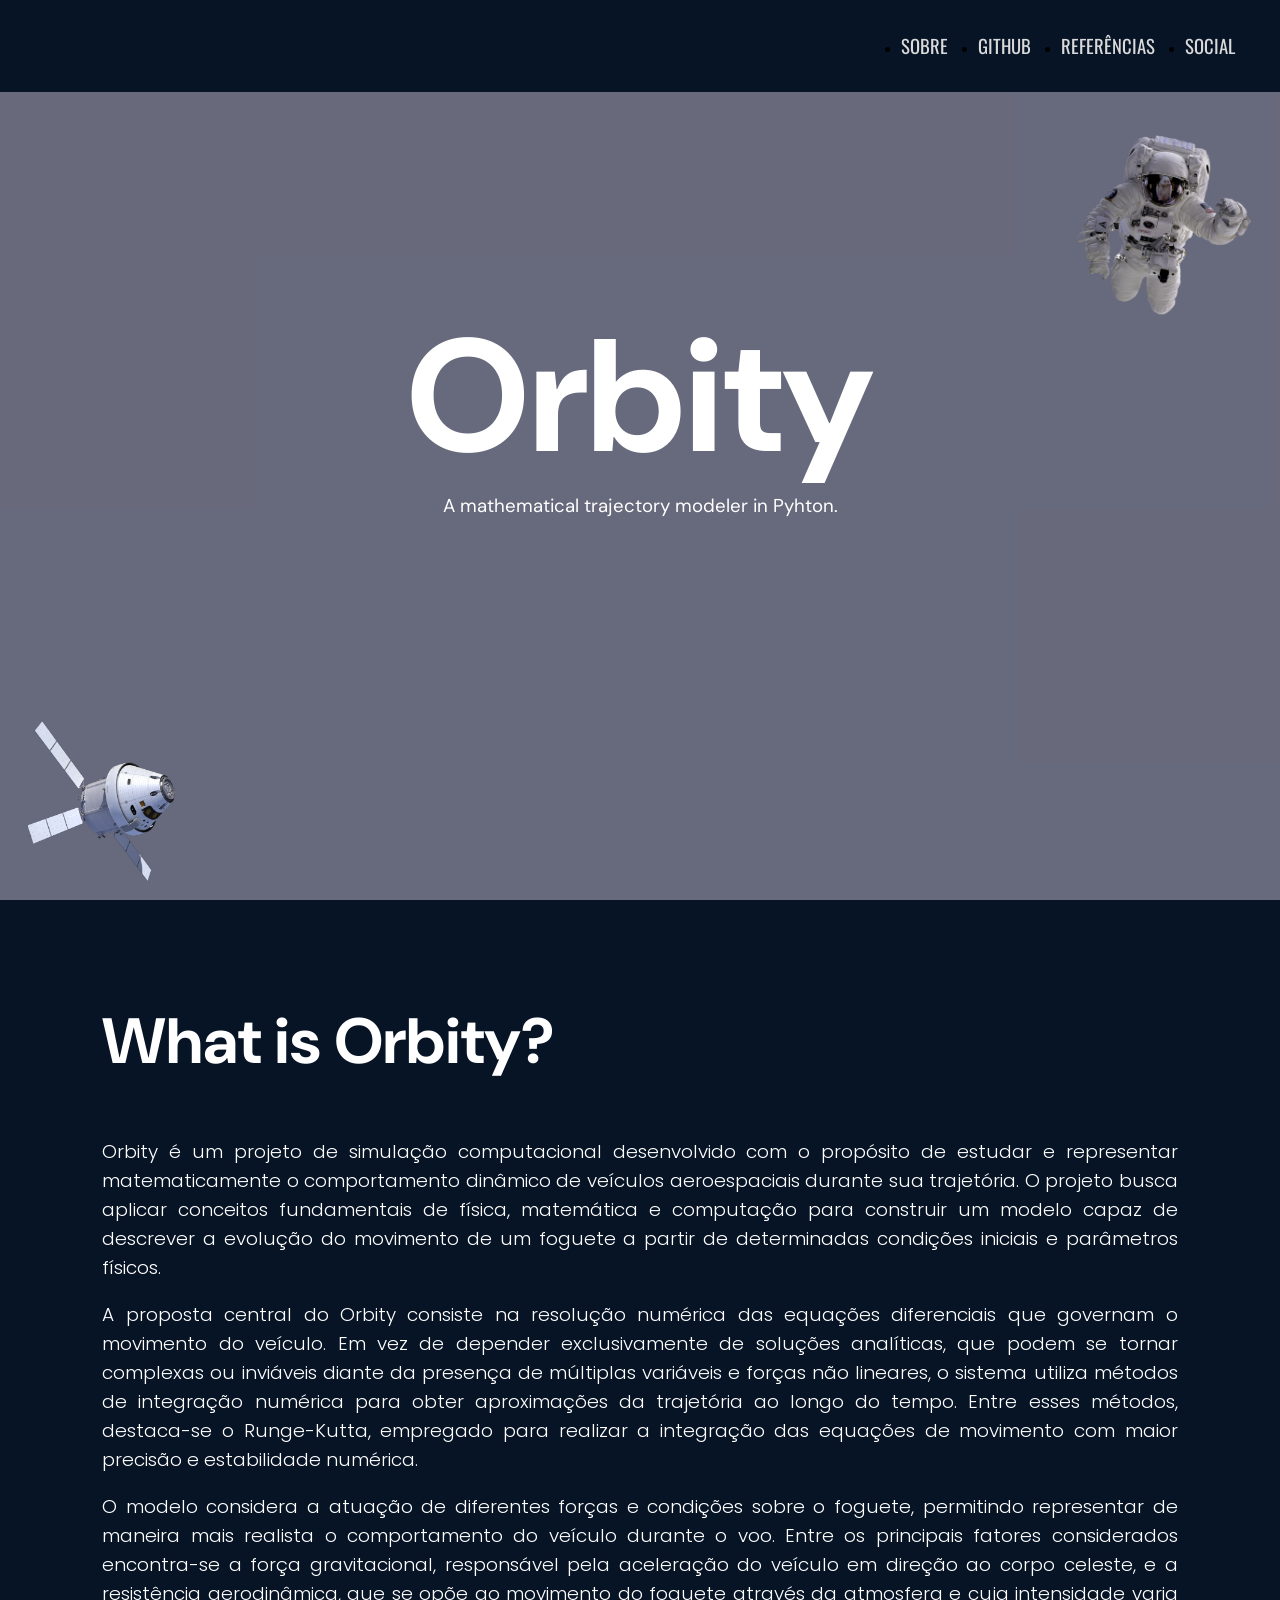
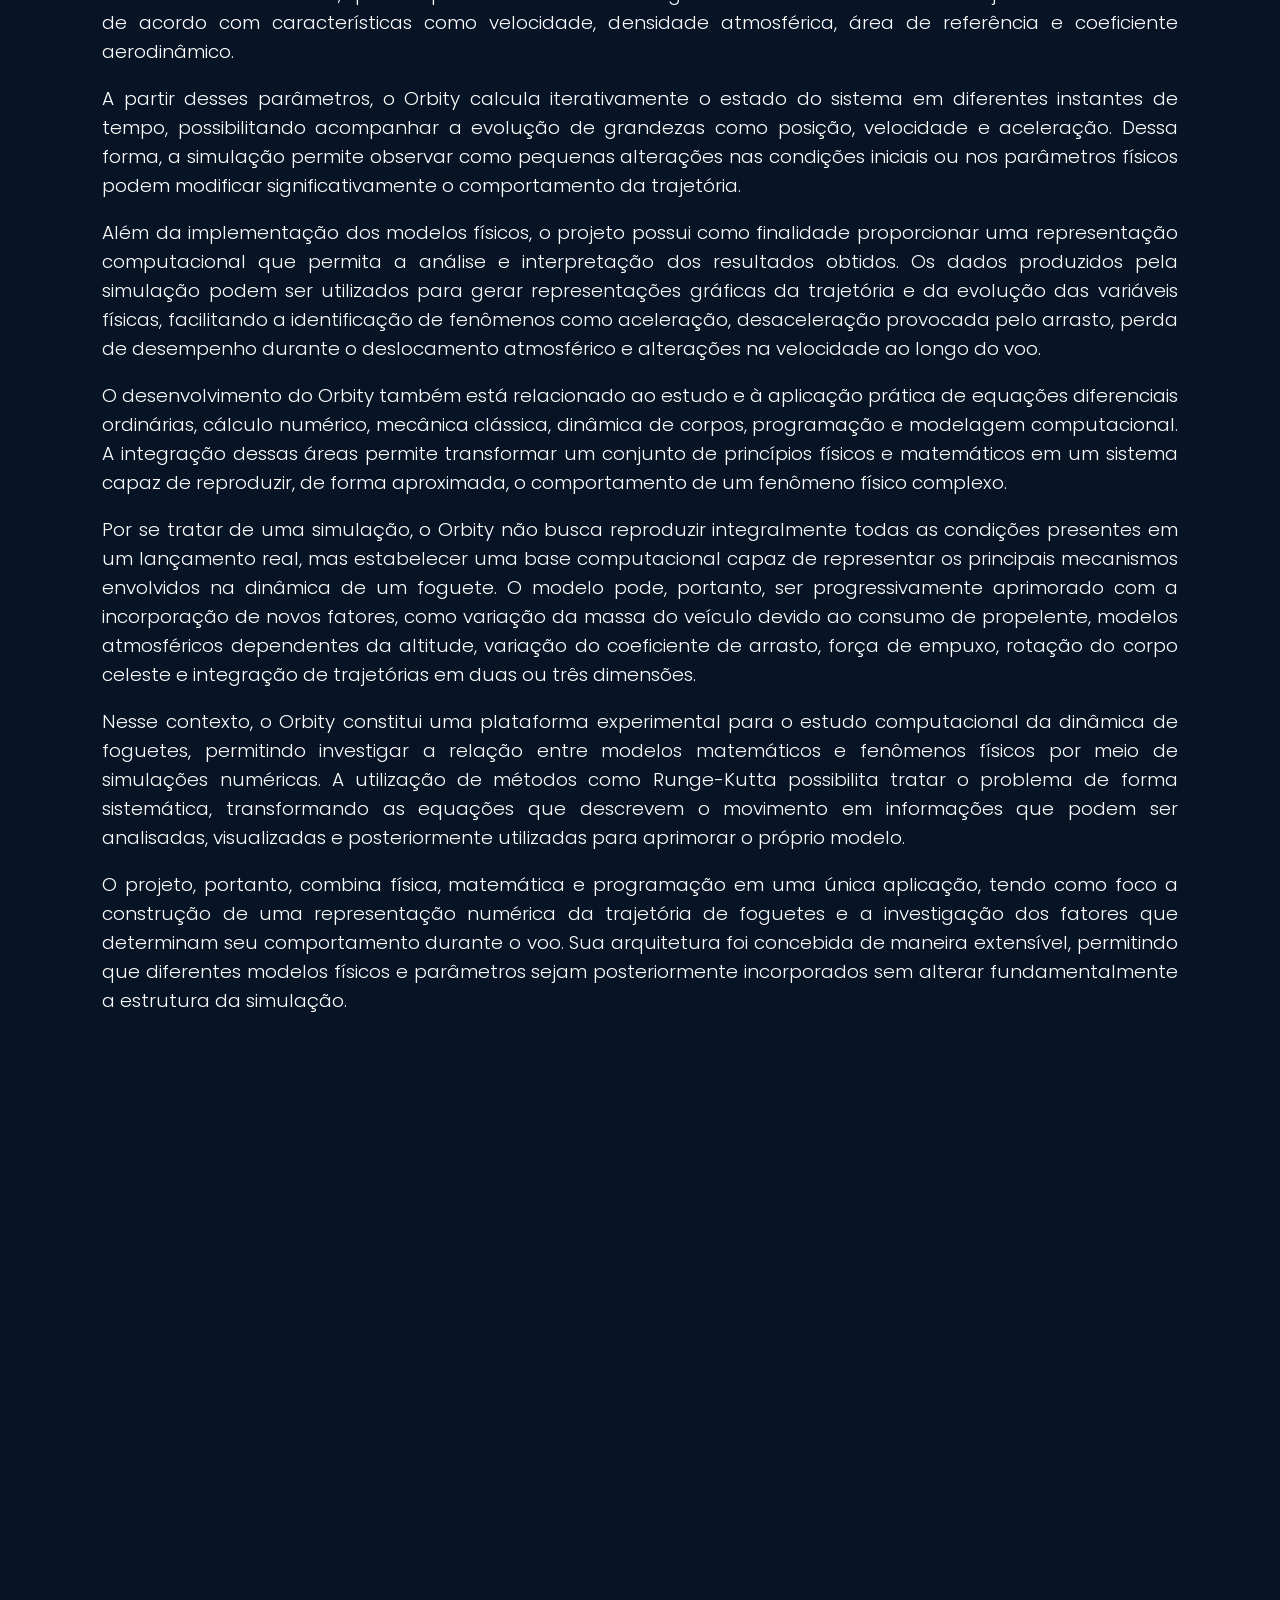
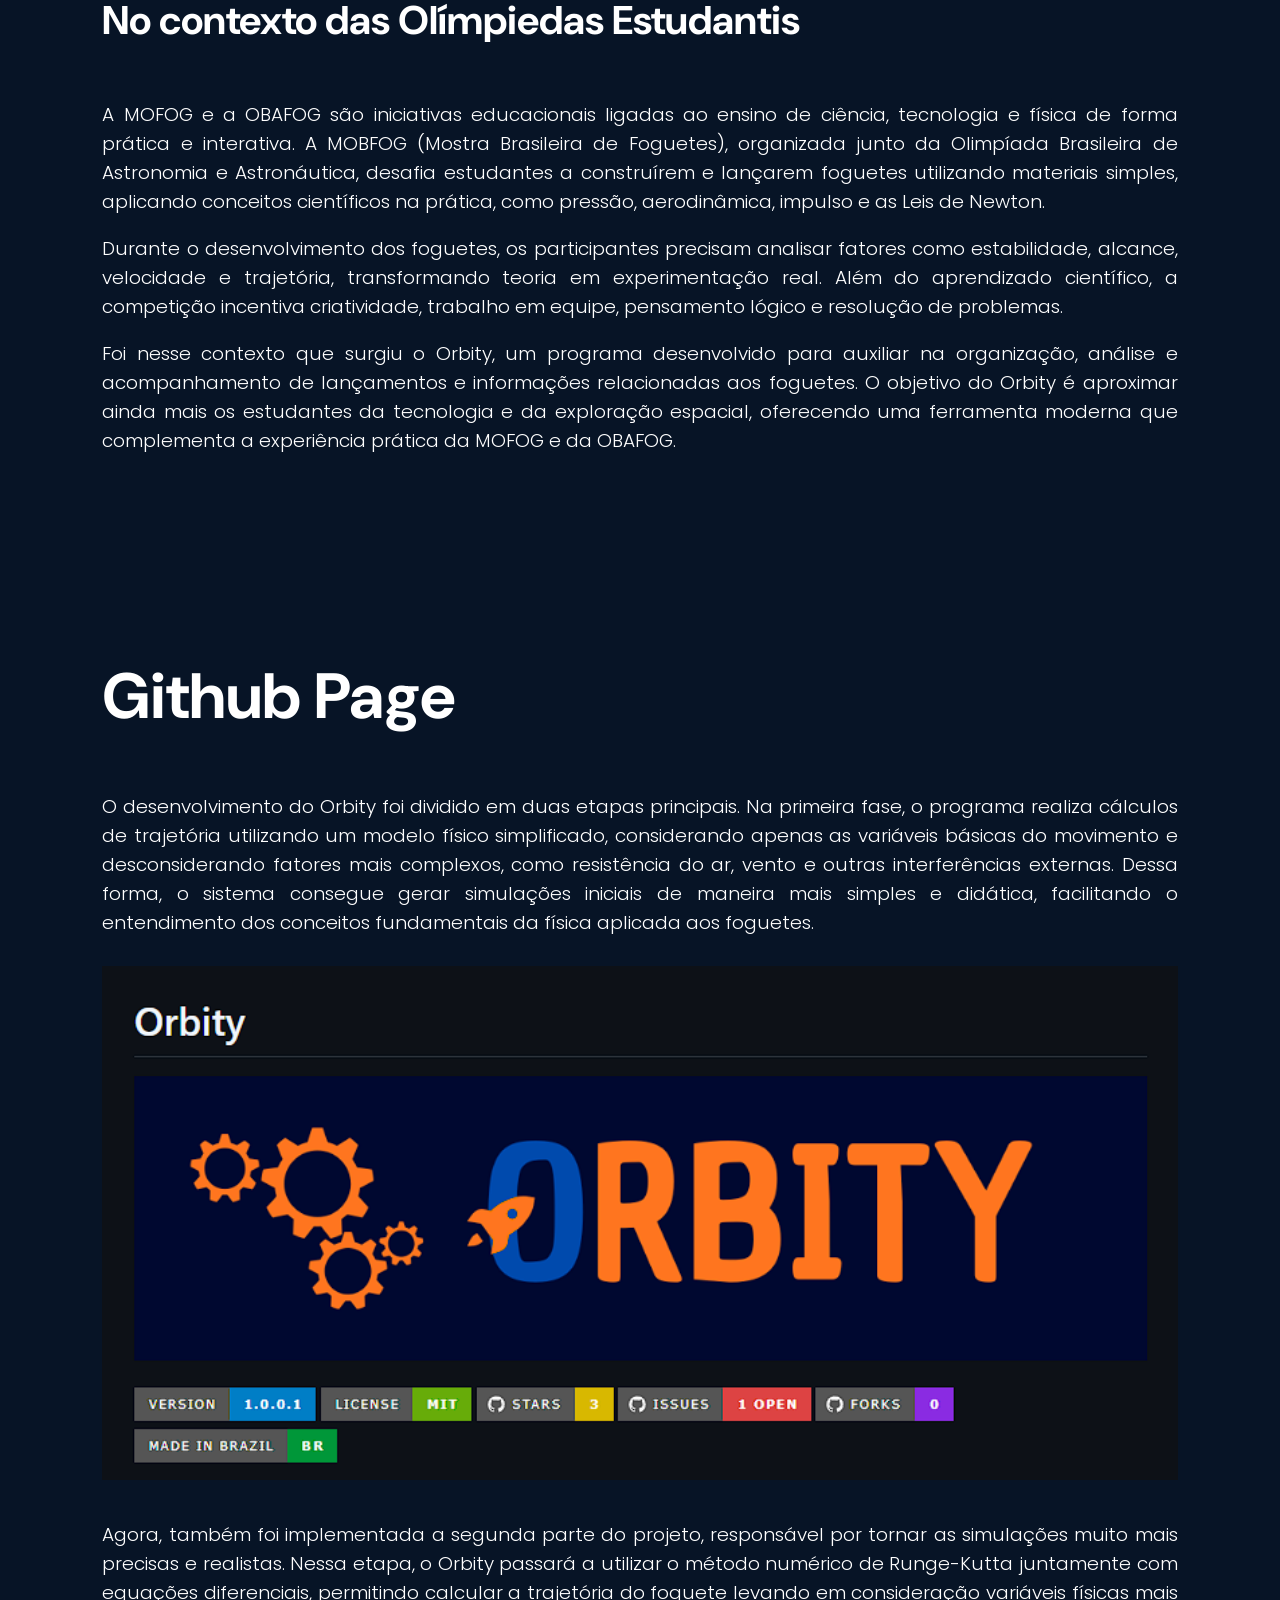
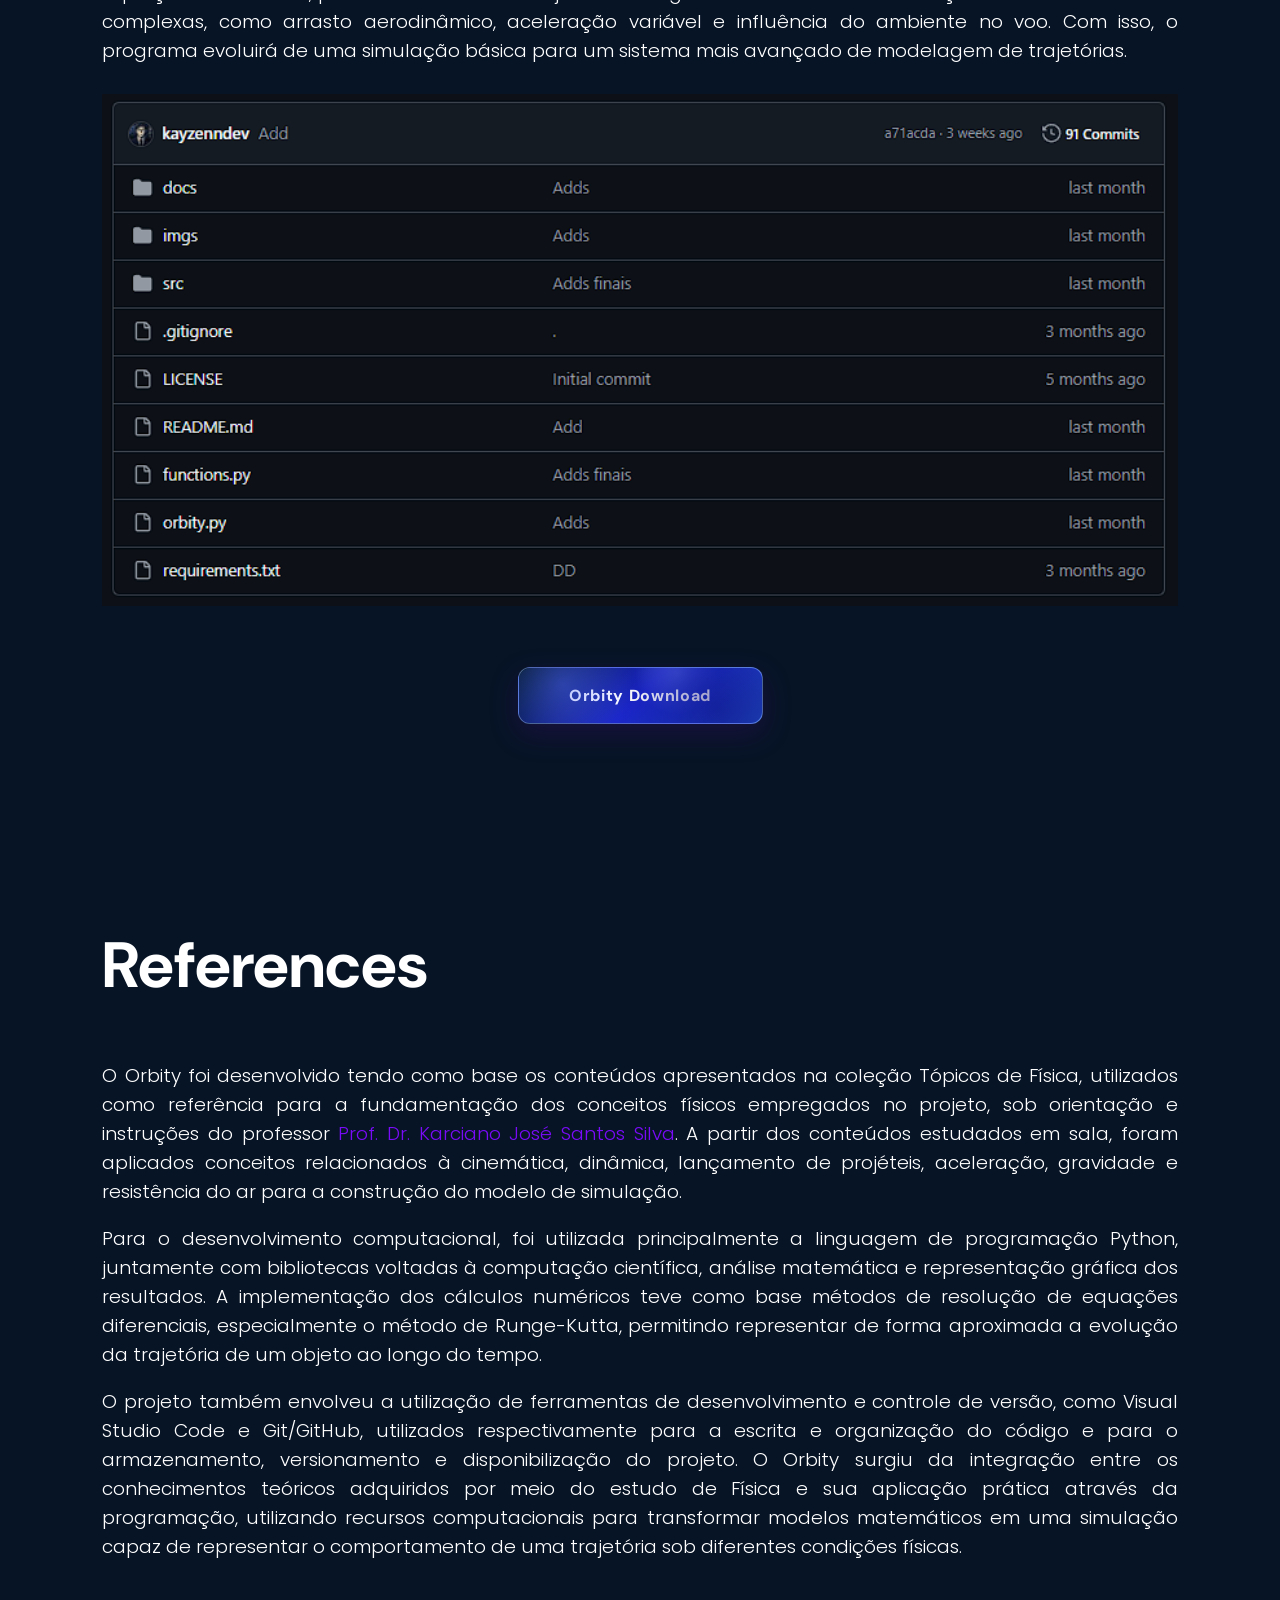
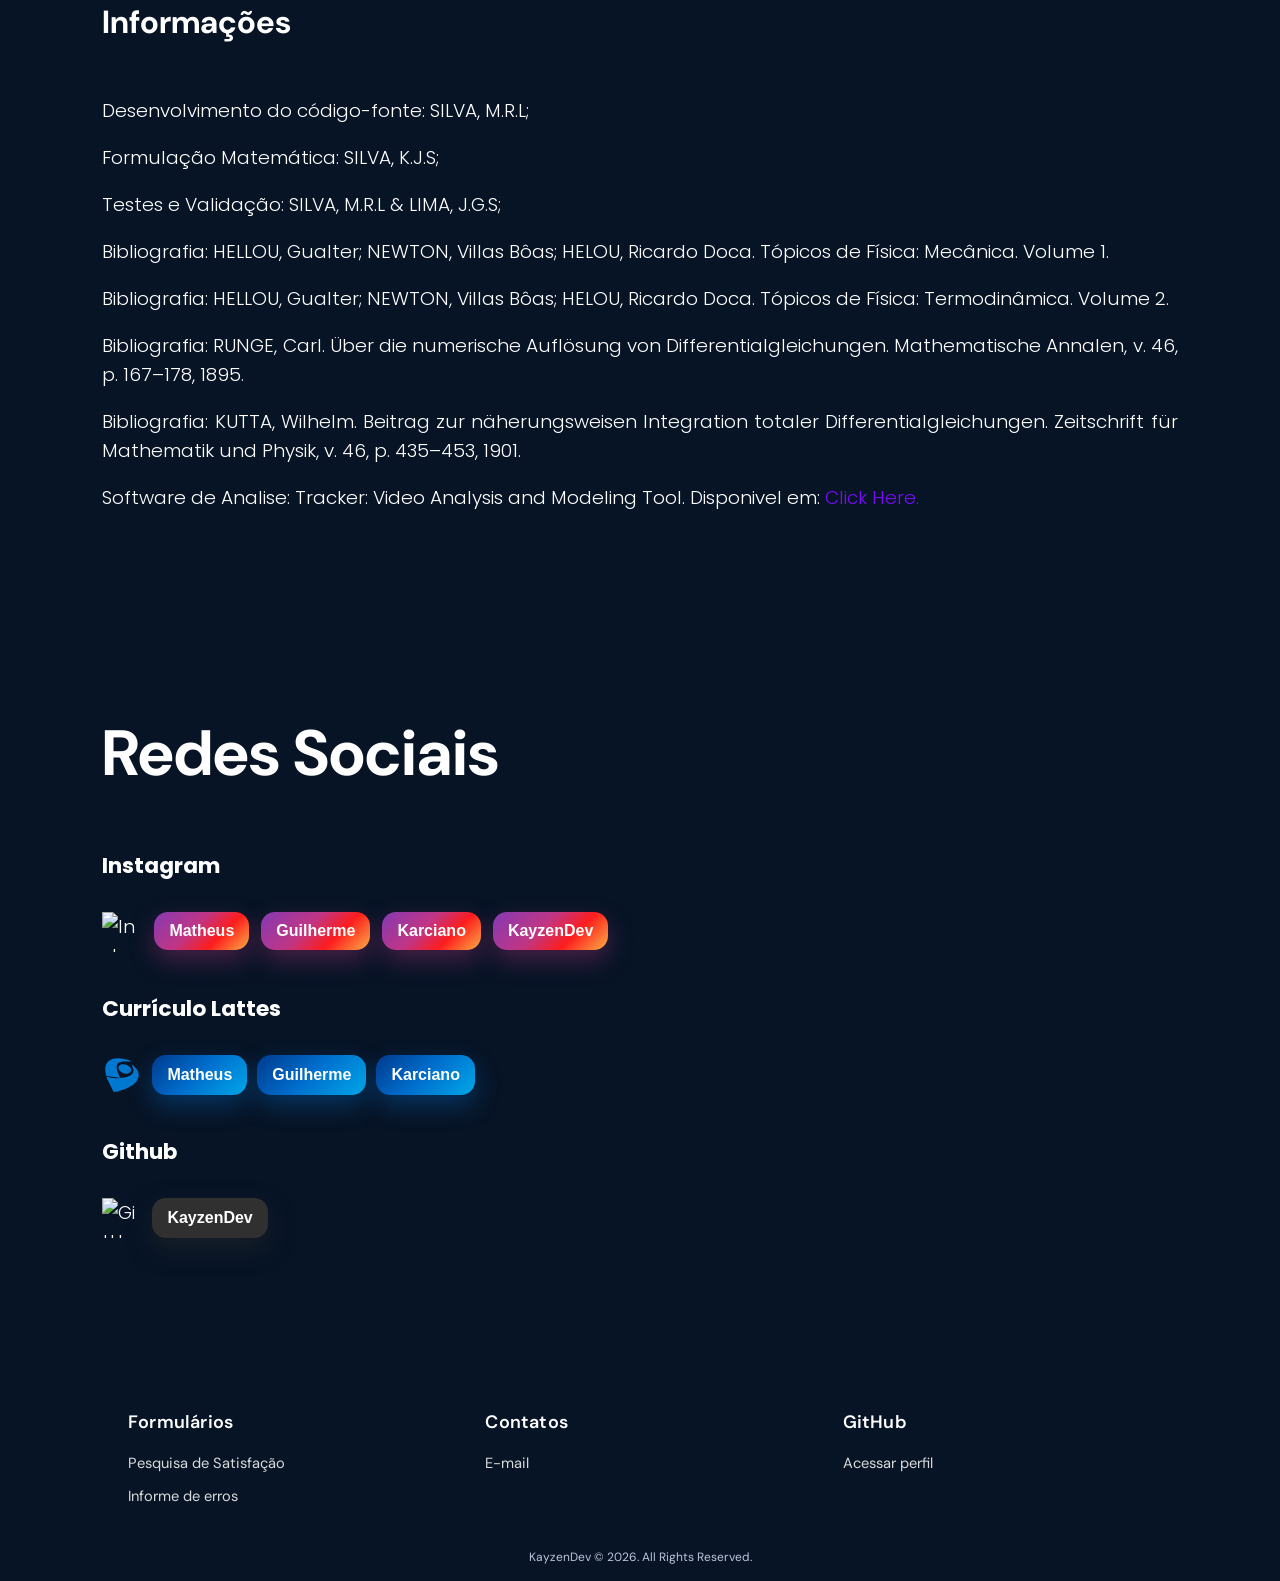
==== index.html @ eae5fecc "Adds" ====
<!DOCTYPE html>
<html lang="pt-br">
<head>
    <meta charset="UTF-8">
    <meta name="viewport" content="width=device-width, initial-scale=1.0">
    <title>TheOrbity</title>
    
    <link rel="stylesheet" href="./src/CSS/style.css">
    <script src="./src/JS/main.js" defer></script>
</head>

<body>

    <header class="header" id="home">
        <nav class="navga" aria-label="Navegação principal">

            <button class="hamburger" aria-label="Abrir menu" aria-expanded="false">
                <span></span>
                <span></span>
                <span></span>
            </button>

            <ul id="menu-principal">
                <li><a href="#about">SOBRE</a></li>
                <li><a href="#github">GITHUB</a></li>
                <li><a href="#references">REFERÊNCIAS</a></li>
                <li><a href="#socialmidea">SOCIAL</a></li>
            </ul>
        </nav>

        <div class="menu-overlay"></div>

        <video class="headervideo" autoplay muted loop playsinline aria-hidden="true">
            <source src="./assets/4.mp4">
        </video>

        <a href="https://pt.wikipedia.org/wiki/Orion_%28nave_espacial%29" target="_blank">
            <img src="./assets/nave.png" alt="Rocket" class="foguete">
        </a>
        <a href="https://pt.wikipedia.org/wiki/Astronauta" target="_blank">
            <img src="./assets/astronauta.png" alt="Atro" class="astronauta">
        </a>
        
        

        <div class="headeroverlay"></div>

        <div class="headercontent">
            <h1>Orbity</h1>
            <p>A mathematical trajectory modeler in Pyhton.</p>
        </div>
    </header>

    <main>
        <section class="section section1 containersec" id="about">
            <div class="about">
                <h2>What is Orbity?</h2>

                <p>
                    Orbity é um projeto de simulação computacional desenvolvido com o propósito de estudar e representar matematicamente o comportamento dinâmico de veículos aeroespaciais durante sua trajetória. O projeto busca aplicar conceitos fundamentais de física, matemática e computação para construir um modelo capaz de descrever a evolução do movimento de um foguete a partir de determinadas condições iniciais e parâmetros físicos.
                </p>

                <br>

                <p>
                    A proposta central do Orbity consiste na resolução numérica das equações diferenciais que governam o movimento do veículo. Em vez de depender exclusivamente de soluções analíticas, que podem se tornar complexas ou inviáveis diante da presença de múltiplas variáveis e forças não lineares, o sistema utiliza métodos de integração numérica para obter aproximações da trajetória ao longo do tempo. Entre esses métodos, destaca-se o Runge-Kutta, empregado para realizar a integração das equações de movimento com maior precisão e estabilidade numérica.
                </p>

                <br>

                <p>
                    O modelo considera a atuação de diferentes forças e condições sobre o foguete, permitindo representar de maneira mais realista o comportamento do veículo durante o voo. Entre os principais fatores considerados encontra-se a força gravitacional, responsável pela aceleração do veículo em direção ao corpo celeste, e a resistência aerodinâmica, que se opõe ao movimento do foguete através da atmosfera e cuja intensidade varia de acordo com características como velocidade, densidade atmosférica, área de referência e coeficiente aerodinâmico.
                </p>

                <br>

                <p>
                    A partir desses parâmetros, o Orbity calcula iterativamente o estado do sistema em diferentes instantes de tempo, possibilitando acompanhar a evolução de grandezas como posição, velocidade e aceleração. Dessa forma, a simulação permite observar como pequenas alterações nas condições iniciais ou nos parâmetros físicos podem modificar significativamente o comportamento da trajetória.
                </p>

                <br>

                <p>
                    Além da implementação dos modelos físicos, o projeto possui como finalidade proporcionar uma representação computacional que permita a análise e interpretação dos resultados obtidos. Os dados produzidos pela simulação podem ser utilizados para gerar representações gráficas da trajetória e da evolução das variáveis físicas, facilitando a identificação de fenômenos como aceleração, desaceleração provocada pelo arrasto, perda de desempenho durante o deslocamento atmosférico e alterações na velocidade ao longo do voo.
                </p>

                <br>

                <p>
                    O desenvolvimento do Orbity também está relacionado ao estudo e à aplicação prática de equações diferenciais ordinárias, cálculo numérico, mecânica clássica, dinâmica de corpos, programação e modelagem computacional. A integração dessas áreas permite transformar um conjunto de princípios físicos e matemáticos em um sistema capaz de reproduzir, de forma aproximada, o comportamento de um fenômeno físico complexo.
                </p>

                <br>

                <p>
                    Por se tratar de uma simulação, o Orbity não busca reproduzir integralmente todas as condições presentes em um lançamento real, mas estabelecer uma base computacional capaz de representar os principais mecanismos envolvidos na dinâmica de um foguete. O modelo pode, portanto, ser progressivamente aprimorado com a incorporação de novos fatores, como variação da massa do veículo devido ao consumo de propelente, modelos atmosféricos dependentes da altitude, variação do coeficiente de arrasto, força de empuxo, rotação do corpo celeste e integração de trajetórias em duas ou três dimensões.
                </p>

                <br>

                <p>
                    Nesse contexto, o Orbity constitui uma plataforma experimental para o estudo computacional da dinâmica de foguetes, permitindo investigar a relação entre modelos matemáticos e fenômenos físicos por meio de simulações numéricas. A utilização de métodos como Runge-Kutta possibilita tratar o problema de forma sistemática, transformando as equações que descrevem o movimento em informações que podem ser analisadas, visualizadas e posteriormente utilizadas para aprimorar o próprio modelo.
                </p>

                <br>
                
                <p>
                    O projeto, portanto, combina física, matemática e programação em uma única aplicação, tendo como foco a construção de uma representação numérica da trajetória de foguetes e a investigação dos fatores que determinam seu comportamento durante o voo. Sua arquitetura foi concebida de maneira extensível, permitindo que diferentes modelos físicos e parâmetros sejam posteriormente incorporados sem alterar fundamentalmente a estrutura da simulação.
                </p>

                <br>

                <div class="earth">
                    <iframe src="https://solarsystem.nasa.gov/gltf_embed/2393/" frameborder="0" width="100%" height="400px"></iframe>
                </div>

                <h3>No contexto das Olímpiedas Estudantis</h3>

                <p>
                    A MOFOG e a OBAFOG são iniciativas educacionais ligadas ao ensino de ciência, tecnologia e física de forma prática e interativa. A MOBFOG (Mostra Brasileira de Foguetes), organizada junto da Olimpíada Brasileira de Astronomia e Astronáutica, desafia estudantes a construírem e lançarem foguetes utilizando materiais simples, aplicando conceitos científicos na prática, como pressão, aerodinâmica, impulso e as Leis de Newton.
                </p>

                <br>

                <p>
                    Durante o desenvolvimento dos foguetes, os participantes precisam analisar fatores como estabilidade, alcance, velocidade e trajetória, transformando teoria em experimentação real. Além do aprendizado científico, a competição incentiva criatividade, trabalho em equipe, pensamento lógico e resolução de problemas.
                </p>

                <br>

                <p>
                    Foi nesse contexto que surgiu o Orbity, um programa desenvolvido para auxiliar na organização, análise e acompanhamento de lançamentos e informações relacionadas aos foguetes. O objetivo do Orbity é aproximar ainda mais os estudantes da tecnologia e da exploração espacial, oferecendo uma ferramenta moderna que complementa a experiência prática da MOFOG e da OBAFOG.
                </p>

            </div>
            
        </section>

        <section class="section section2 containersec" id="github">
            <div class="github">
                
                <h2>Github Page</h2>

                <p>
                    O desenvolvimento do Orbity foi dividido em duas etapas principais. Na primeira fase, o programa realiza cálculos de trajetória utilizando um modelo físico simplificado, considerando apenas as variáveis básicas do movimento e desconsiderando fatores mais complexos, como resistência do ar, vento e outras interferências externas. Dessa forma, o sistema consegue gerar simulações iniciais de maneira mais simples e didática, facilitando o entendimento dos conceitos fundamentais da física aplicada aos foguetes.
                </p>
                <br>

                

                <img src="./imgs/githubimage.png" alt="imagem github" width="100%" style="margin-bottom: 3%;">

                <p>
                    Agora, também foi implementada a segunda parte do projeto, responsável por tornar as simulações muito mais precisas e realistas. Nessa etapa, o Orbity passará a utilizar o método numérico de Runge-Kutta juntamente com equações diferenciais, permitindo calcular a trajetória do foguete levando em consideração variáveis físicas mais complexas, como arrasto aerodinâmico, aceleração variável e influência do ambiente no voo. Com isso, o programa evoluirá de uma simulação básica para um sistema mais avançado de modelagem de trajetórias.
                </p>
                <br>

                <img src="./imgs/gi2.png" alt="imagem github" width="100%">

                <br>

                
            </div>

            <div class="aling-bot">
                <a href="https://github.com/kayzenndev/Orbity/releases" target="_blank">
                    <button class="botao">Orbity Download</button>
                </a>
            </div>
        </section>

        <section class="section section3 containersec" id="references">
            <div class="refs">
                <h2>References</h2>

                <p>
                    O Orbity foi desenvolvido tendo como base os conteúdos apresentados na coleção Tópicos de Física, utilizados como referência para a fundamentação dos conceitos físicos empregados no projeto, sob orientação e instruções do professor <a href="http://lattes.cnpq.br/1458049704751009" class="link" target="_blank"> Prof. Dr. Karciano José Santos Silva</a>. A partir dos conteúdos estudados em sala, foram aplicados conceitos relacionados à cinemática, dinâmica, lançamento de projéteis, aceleração, gravidade e resistência do ar para a construção do modelo de simulação.
                </p>

                <br>

                <p>
                    Para o desenvolvimento computacional, foi utilizada principalmente a linguagem de programação Python, juntamente com bibliotecas voltadas à computação científica, análise matemática e representação gráfica dos resultados. A implementação dos cálculos numéricos teve como base métodos de resolução de equações diferenciais, especialmente o método de Runge-Kutta, permitindo representar de forma aproximada a evolução da trajetória de um objeto ao longo do tempo.
                </p>

                <br>

                <p>
                    O projeto também envolveu a utilização de ferramentas de desenvolvimento e controle de versão, como Visual Studio Code e Git/GitHub, utilizados respectivamente para a escrita e organização do código e para o armazenamento, versionamento e disponibilização do projeto.

                    O Orbity surgiu da integração entre os conhecimentos teóricos adquiridos por meio do estudo de Física e sua aplicação prática através da programação, utilizando recursos computacionais para transformar modelos matemáticos em uma simulação capaz de representar o comportamento de uma trajetória sob diferentes condições físicas.
                </p>

                <br>

                <h3>Informações</h3>

                <p>
                    Desenvolvimento do código-fonte: SILVA, M.R.L;
                </p>

                <br>

                <p>
                    Formulação Matemática: SILVA, K.J.S;
                </p>

                <br>

                <p>
                    Testes e Validação: SILVA, M.R.L & LIMA, J.G.S;
                </p>

                <br>

                <p>
                    Bibliografia: HELLOU, Gualter; NEWTON, Villas Bôas; HELOU, Ricardo Doca. Tópicos de Física: Mecânica. Volume 1. 
                </p>

                <br>

                <p>
                    Bibliografia: HELLOU, Gualter; NEWTON, Villas Bôas; HELOU, Ricardo Doca. Tópicos de Física: Termodinâmica. Volume 2. 
                </p>

                <br>

                <p>
                    Bibliografia: RUNGE, Carl. Über die numerische Auflösung von Differentialgleichungen. Mathematische Annalen, v. 46, p. 167–178, 1895.
                </p>

                <br>

                <p>
                    Bibliografia: KUTTA, Wilhelm. Beitrag zur näherungsweisen Integration totaler Differentialgleichungen. Zeitschrift für Mathematik und Physik, v. 46, p. 435–453, 1901.
                </p>

                <br>

                <p>
                    Software de Analise: Tracker: Video Analysis and Modeling Tool. Disponivel em: 

                    <a href="https://opensourcephysics.github.io/tracker-website/" class="link" target="_blank"> Click Here.</a>
                </p>



            </div>
        </section>

        <section class="section section3 containersec" id="socialmidea">
            <div class="social">
                <h2>Redes Sociais</h2>

                <h3>Instagram</h3>
                <div class="ali">
                    <div class="instagram-area">
                        <img
                            src="https://cdn.jsdelivr.net/gh/glincker/thesvg@main/public/icons/instagram/default.svg"
                            alt="Instagram"
                            width="32"
                            height="32"
                            class="instalogo1"
                        /> 

                        <a href="https://www.instagram.com/g.u.i.l.h.e.r.m.e.0.2/" target="_blank">
                            <button class="instagram-btn">Matheus</button>
                        </a>

                        <a href="https://www.instagram.com/matheusramos9_/" target="_blank">
                            <button class="instagram-btn">Guilherme</button>
                        </a>

                        <a href="https://www.instagram.com/_karciano/" target="_blank">
                            <button class="instagram-btn">Karciano</button>
                        </a>

                        <a href="https://www.instagram.com/kayzenndev/" target="_blank">
                            <button class="instagram-btn">KayzenDev</button>
                        </a>
                    </div>
                </div>

                <h3>Currículo Lattes</h3>

                <div class="ali">
                    <div class="lattes-area">
                        <img
                        src="./assets/lattes.svg"
                        alt="Lattes"
                        class="latteslogo"
                        >

                        <a href="http://lattes.cnpq.br/0522676707227230" class="lattes-btn" target="_blank">Matheus</a>

                        <a href="http://lattes.cnpq.br/0332060164838327" class="lattes-btn" target="_blank">Guilherme</a>

                        <a href="http://lattes.cnpq.br/1458049704751009" class="lattes-btn" target="_blank">Karciano</a>

                    </div>
                </div>

                <h3>Github</h3>

                <div class="ali">
                    <div class="github-area">
                        <img
                            src="https://cdn.jsdelivr.net/gh/glincker/thesvg@main/public/icons/github/dark.svg"
                            alt="GitHub"
                            width="40"
                            height="40"
                            />

                        <a href="" target="_blank">
                            <button class="github-btn">KayzenDev</button>
                        </a>

                    </div>  
                </div>
            </div>
        </section>
    </main>

    <button class="back-to-top" aria-label="Voltar ao topo">
        <svg viewBox="0 0 24 24"><path d="M12 19V5M5 12l7-7 7 7"/></svg>
    </button>

    <footer class="footer">
        <div class="footer-colunas">
            <div class="footer-coluna">
                <h3>Formulários</h3>
                <a href="https://forms.gle/KWKoMNjBv1nr7RFK6" target="_blank">Pesquisa de Satisfação</a>
                <a href="https://forms.gle/KWKoMNjBv1nr7RFK6" target="_blank">Informe de erros</a>
            </div>

            <div class="footer-coluna">
                <h3>Contatos</h3>
                <a href="https://mail.google.com/mail/?view=cm&fs=1&to=mrls9@aluno.ifal.edu.br" target="_blank">E-mail</a>
            </div>

            <div class="footer-coluna">
                <h3>GitHub</h3>
                <a href="https://github.com/kayzenndev" target="_blank">Acessar perfil</a>
            </div>
        </div>

        <div class="footer-direitos">
           KayzenDev © 2026. All Rights Reserved.
        </div>
    </footer>

</body>

</html>
---- src/CSS/style.css ----
@import url('https://fonts.googleapis.com/css2?family=Bebas+Neue&family=BenchNine:wght@300;400;700&family=DM+Sans:ital,opsz,wght@0,9..40,100..1000;1,9..40,100..1000&family=Oswald:wght@200..700&family=Poppins:ital,wght@0,100;0,200;0,300;0,400;0,500;0,600;0,700;0,800;0,900;1,100;1,200;1,300;1,400;1,500;1,600;1,700;1,800;1,900&display=swap');

* {
    margin:0;
    padding: 0;
    box-sizing: border-box;
}

.container {
    display: grid;
    place-items: center;
}

body {
    min-height: 100vh;
    display: flex;
    flex-direction: column;
    overflow-x: hidden;
}

main {
    flex: 1;
}

footer {
  margin-top: auto;
}

html {
    scroll-behavior: smooth;
}

/* Estilo navegação */

.navga {
    background-color: #071426;

    padding: 20px;
    position: sticky;
    top: 0;
    z-index: 1000;

    display: flex;
    align-items: center;
    justify-content: flex-end;
}

.navga ul li a {
    color: white;
    text-decoration: none;

    font-family: 'Oswald', sans-serif;
    font-size: 14pt;

    display: inline-block;
    position: relative;
    color: rgb(218, 218, 218);
    transition: color 0.3s ease, transform 0.3s ease;
}

.navga ul li a::after {
    content: '';
    position: absolute;
    left: 0;
    bottom: -2px;
    width: 0;
    height: 1.5px;
    background: #7a0bf8;
    transition: width 0.3s ease;
}

.navga ul li a:hover {
    color: #ffffff;
    transform: translateY(-4px);
}

.navga ul li a:hover::after {
    width: 100%;
}

.navga ul {
    display: flex;
    justify-content: flex-end;
    gap: 30px;
    margin-right: 2%;
    margin-top: 1%;
    margin-bottom: 1%;
}

/* Botão sanduíche (some no desktop, aparece no mobile via media query) */

.hamburger {
    display: none;
    flex-direction: column;
    justify-content: center;
    gap: 6px;
    width: 32px;
    height: 24px;
    cursor: pointer;
    z-index: 1100;
    background: none;
    border: none;
    padding: 0;
}

.hamburger span {
    display: block;
    width: 100%;
    height: 3px;
    border-radius: 2px;
    background: #ffffff;
    transition: transform 0.3s ease, opacity 0.3s ease;
}

.hamburger.active span:nth-child(1) {
    transform: translateY(9px) rotate(45deg);
}

.hamburger.active span:nth-child(2) {
    opacity: 0;
}

.hamburger.active span:nth-child(3) {
    transform: translateY(-9px) rotate(-45deg);
}

.menu-overlay {
    position: fixed;
    inset: 0;
    background: rgba(3, 7, 37, 0.6);
    opacity: 0;
    visibility: hidden;
    transition: opacity 0.35s ease;
    z-index: 900;
}

.menu-overlay.active {
    opacity: 1;
    visibility: visible;
}

/* Header incial */

.header {
    height: 100vh;
    position: relative;
}

.headervideo {
    position: absolute;
    inset: 0;
    width: 100%;
    height: 100%;
    object-fit: cover;
    z-index: -2;
}

.headeroverlay {
    position: absolute;
    inset: 0;
    background: rgba(3, 7, 37, 0.6);
    z-index: -1;
}

.headercontent {
    display: grid;
    place-items: center;
    gap: 16px;
    color: #fff;

    margin-top: 25vh;

    font-family: 'DM Sans', sans-serif;
    padding: 0 6%;
    text-align: center;
}

.headercontent h1 {
    font-size: clamp(4rem, 25vw, 10rem);
    line-height: 1;
}

.headercontent p {
    font-size: 14pt;
}

.foguete {
    position: absolute;
    left: 2%;
    bottom: 2%;
    width: 150px;
    z-index: 1;
    cursor: pointer;

    animation: flutuar 6s ease-in-out infinite, frentetras 4s ease-in-out infinite;
    transition: transform 0.3s ease;
}

.foguete:hover {
    transform: scale(1.45);
}

@keyframes flutuar {
    0%,
    100% {
        transform: translateY(0);
    }

    50% {
        transform: translateY(-12px);
    }
}

.astronauta{
    position: absolute;
    right: 2%;
    top: 15%;
    width: 180px;
    z-index: 1;
    cursor: pointer;

    animation: flutuar 3s ease-in-out infinite;
    transition: transform 0.3s ease;
}

.astronauta:hover {
    transform: scale(1.45);
}

@keyframes frentetras {
    0%,
    100% {
        transform: translateX(0);
    }

    50% {
        transform: translateX(-12px);
    }
}

/*  SECTIONS */

.section {
    width: 100%;
    padding: 100px 8%;
}

.containersec {
    width: min(100%, 2000px);
    margin: 0 auto;
    overflow-wrap: break-word;
}

.section1 {
    background-color: #071426;
}

.about {
    color: white;

    text-align: justify;
}

.about h2 {
    font-family: 'DM Sans';
    font-size: 4rem;

    margin-bottom: 5%;
}

.about p {
    font-family: 'Poppins';
    font-size: 14pt;
    font-weight: 300;
}

.earth {
    display: grid;
    place-items: center;

    margin-top: 3%;
}

.earth img {
    max-width: 100%;
    height: auto;
}

.about h3 {
    font-family: 'DM Sans';
    font-size: 2.5rem;

    margin-top: 12%;
    margin-bottom: 5%;
}

/* Section 2 */


.containersec {
    width: min(100%, 2000px);
    margin: 0 auto;
    overflow-wrap: break-word;
}

.section2 {
    background-color: #071426;
}


.github {
  position: relative;
  width: 100%;
  min-height: 500px;
  overflow: hidden;
}


.github {
    color: white;

    text-align: justify;
}

.github h2 {
    font-family: 'DM Sans';
    font-size: 4rem;

    margin-bottom: 5%;
}

.github {
    font-family: 'Poppins';
    font-size: 14pt;
    font-weight: 300;
}

.aling-bot {
  margin-top: 5%;
  display: flex;
  justify-content: center;
}

.botao {
  position: relative; /* ESSENCIAL - adicione esta linha */
  text-decoration: none;
  min-width: 245px;
  padding: 17px 28px;
  overflow: hidden;
  color: #fff;
  font-family: "DM Sans", sans-serif;
  font-size: 1rem;
  font-weight: 700;
  letter-spacing: .04em;
  cursor: pointer;
  border: 1px solid rgba(159, 189, 255, 0.45);
  border-radius: 12px;
  background: linear-gradient(135deg, #041c2f, #1c27c9, #204abc);
  box-shadow: 0 10px 28px rgba(67, 12, 121, .28);
  transition: transform .25s ease, box-shadow .25s ease, border-color .25s ease;
}

/* nebulosa suave */
.botao::before {
  content: "";
  position: absolute;
  inset: 0;
  z-index: 0;
  opacity: .42;
  background:
    radial-gradient(circle at 18% 30%, #5a73ff 0, transparent 34%),
    radial-gradient(circle at 82% 75%, #07006c 0, transparent 48%),
    radial-gradient(circle at 65% 10%, #8cabff 0, transparent 25%);
  border-radius: 12px; /* adicione para combinar com o botão */
  pointer-events: none; /* adicione para não atrapalhar cliques */
}

/* texto sempre acima do efeito */
.botao {
  isolation: isolate;
}

.botao:hover {
  transform: translateY(-4px);
  border-color: rgba(242, 211, 255, .85);
  box-shadow: 0 17px 34px rgba(26, 54, 177, 0.4);
}

.botao:active {
  transform: translateY(-1px);
}
/* Sec 3 */

.section3 {
    background-color: #071426;
}

.refs {
    color: white;

    text-align: justify;
}

.refs h2 {
    font-family: 'DM Sans';
    font-size: 4rem;

    margin-bottom: 5%;
}

.refs p {
    font-family: 'Poppins';
    font-size: 14pt;
    font-weight: 300;
}

.refs h3 {
    font-family: 'DM Sans';
    font-size: 2rem;

    margin-top: 2%;
    margin-bottom: 5%;
}

.link {
    text-decoration: none;
    color: #7a0bf8;
}

.social {
    color: white;

    text-align: justify;
}

.social h2 {
    font-family: 'DM Sans';
    font-size: 4rem;

    margin-bottom: 5%;
}

.social {
    font-family: 'Poppins';
    font-size: 14pt;
    font-weight: 300;
}

.instagram-area {
  display: flex;
  align-items: left; /* alinha logo e botão na mesma altura */
  justify-content: left;
  gap: 12px;
  flex-wrap: wrap;
}

.instalogo1 {
  margin-top: 0; /* remova o 5%, pois ele desalinha */
  width: 40px; /* opcional */
  height: auto;
}

.instagram-btn {
  border: none;
  border-radius: 14px;
  padding: 10px 15px;
  color: white;
  background: linear-gradient(135deg, #833ab4, #c13584 42%, #fd1d1d 68%, #fcb045);
  box-shadow: 0 10px 25px rgba(193, 53, 132, 0.34);
  font: 600 16px Arial, sans-serif;
  cursor: pointer;
  transition: 0.2s ease;
}

.instagram-btn:hover {
  transform: translateY(-2px);
  filter: saturate(1.12) brightness(1.04);
}

.instagram-btn:active {
  transform: scale(0.98);
}

.ali {
  margin-top: 30px;
  margin-bottom: 40px;
}

.lattes-area {
  display: flex;
  flex-direction: row;
  align-items: center;
  gap: 10px;
  flex-wrap: wrap;
}

.latteslogo {
  width: 40px;
  height: 40px;
  margin: 0;
}

.lattes-btn {
  display: inline-flex;
  align-items: center;
  justify-content: center;
  min-height: 40px;
  padding: 10px 15px;

  border: none; /* remove a borda feia */
  outline: none;
  border-radius: 14px;
  box-sizing: border-box;

  color: white;
  background: linear-gradient(135deg, #003b8e, #006fce 50%, #00a8e8);
  box-shadow: 0 10px 25px rgba(0, 111, 206, 0.35);
  font: 600 16px Arial, sans-serif;
  text-decoration: none;
  cursor: pointer;
  transition: 0.2s ease;
}

.lattes-btn:hover {
  transform: translateY(-2px);
  filter: saturate(1.12) brightness(1.04);
}

.lattes-btn:active {
  transform: scale(0.98);
}

.github-area {
    display: flex;
    flex-direction: row;
    align-items: center;
    gap: 10px;
    flex-wrap: wrap;
}

.github-btn {
  display: inline-flex;
  align-items: center;
  justify-content: center;
  min-height: 40px;
  padding: 10px 15px;

  border: none;
  outline: none;
  border-radius: 14px;
  box-sizing: border-box;

  color: white;
  background: #303030;
  box-shadow: 0 10px 25px rgba(39, 39, 39, 0.5);
  font: 600 16px Arial, sans-serif;
  text-decoration: none;
  cursor: pointer;
  transition: 0.2s ease;
}

.github-btn:hover {
  transform: translateY(-2px);
  filter: brightness(1.2);
  box-shadow: 0 14px 30px rgba(0, 0, 0, 0.65);
}

.github-btn:active {
  transform: scale(0.98);
}

.footer {
  margin-top: auto;
  padding: 32px 10% 16px;
  color: white;
  background: #071426;
}

.footer-colunas {
  display: grid;
  grid-template-columns: repeat(3, 1fr);
  gap: 48px;
  max-width: 1100px;
  margin: 0 auto;
  padding: 0 0 26px;
}

.footer-coluna {
  display: flex;
  flex-direction: column;
  align-items: flex-start;
  gap: 9px;
}

.footer-coluna h3 {
  margin: 0 0 8px;
  color: #ffffff;
  font: 600 18px 'DM Sans', Arial, sans-serif;
  letter-spacing: 0.2px;
}

.footer-coluna a {
  display: inline-block;
  position: relative;
  width: fit-content;
  padding: 2px 0;

  color: rgb(218, 218, 218);
  font: 400 11pt 'DM Sans', sans-serif;
  text-decoration: none;

  transition: color 0.3s ease, transform 0.3s ease;
}

.footer-coluna a::after {
  content: '';
  position: absolute;
  bottom: -1px;
  left: 0;
  width: 0;
  height: 1px;
  background: #7a0bf8;
  transition: width 0.3s ease;
}

.footer-coluna a:hover {
  color: #ffffff;
  transform: translateY(-2px);
}

.footer-coluna a:hover::after {
  width: 100%;
}

.footer-direitos {
  max-width: 1100px;
  margin: 0 auto;
  padding-top: 15px;


  color: #b9c7dc;
  font: 400 12px 'DM Sans', Arial, sans-serif;
  text-align: center;
}

/* Botão flutuante "Home" (voltar ao topo) */

.back-to-top {
  position: fixed;
  right: 28px;
  bottom: 28px;
  width: 52px;
  height: 52px;
  display: flex;
  align-items: center;
  justify-content: center;

  border: 1px solid rgba(159, 189, 255, 0.45);
  border-radius: 50%;
  background: linear-gradient(135deg, #041c2f, #1c27c9, #204abc);
  box-shadow: 0 10px 28px rgba(67, 12, 121, .35);
  color: #fff;
  cursor: pointer;

  opacity: 0;
  visibility: hidden;
  transform: translateY(16px);
  transition: opacity 0.3s ease, transform 0.3s ease, box-shadow 0.25s ease, border-color 0.25s ease;
  z-index: 950;
}

.back-to-top.show {
  opacity: 1;
  visibility: visible;
  transform: translateY(0);
}

.back-to-top:hover {
  transform: translateY(-4px);
  border-color: rgba(242, 211, 255, .85);
  box-shadow: 0 17px 34px rgba(26, 54, 177, 0.4);
}

.back-to-top svg {
  width: 22px;
  height: 22px;
  fill: none;
  stroke: #fff;
  stroke-width: 2;
  stroke-linecap: round;
  stroke-linejoin: round;
}

/* =========================================================
   RESPONSIVIDADE
   ========================================================= */

/* Telas grandes / laptops menores */
@media (max-width: 1200px) {
  .headercontent h1 {
    font-size: clamp(3rem, 18vw, 8rem);
  }

  .section {
    padding: 90px 6%;
  }
}

/* Tablets */
@media (max-width: 1024px) {
  .about h2,
  .github h2,
  .refs h2,
  .social h2 {
    font-size: 3rem;
  }

  .footer-colunas {
    gap: 32px;
  }

  .foguete {
    width: 110px;
  }

  .astronauta {
    width: 130px;
  }
}

/* Menu sanduíche entra em cena, layout empilha em telas médias/pequenas */
@media (max-width: 860px) {
  .navga {
    padding: 18px 6%;
  }

  .hamburger {
    display: flex;
  }

  .navga ul {
    position: fixed;
    top: 0;
    right: -100%;
    height: 100vh;
    width: min(75%, 320px);
    margin: 0;

    display: flex;
    flex-direction: column;
    align-items: center;
    justify-content: center;
    gap: 42px;

    background-color: #071426;
    box-shadow: -12px 0 30px rgba(0, 0, 0, 0.45);
    transition: right 0.4s ease;
    z-index: 1000;
  }

  .navga ul.active {
    right: 0;
  }

  .navga ul li a {
    font-size: 16pt;
  }

  .headercontent {
    margin-top: 30vh;
  }

  .footer-colunas {
    grid-template-columns: repeat(2, 1fr);
    gap: 28px 24px;
  }
}

/* Celulares na horizontal / tablets pequenos */
@media (max-width: 768px) {
  .section {
    padding: 70px 6%;
  }

  .about p,
  .github p,
  .refs p,
  .social p {
    font-size: 12pt;
  }

  .about h3 {
    font-size: 2rem;
  }

  .boxcontent {
    width: 92%;
  }

  .botao {
    min-width: 200px;
    padding: 15px 22px;
    font-size: 0.9rem;
  }

  .foguete {
    width: 90px;
    left: 4%;
  }

  .astronauta {
    width: 100px;
    right: 4%;
    top: 10%;
  }

  .back-to-top {
    right: 18px;
    bottom: 18px;
    width: 46px;
    height: 46px;
  }
}

/* Celulares */
@media (max-width: 480px) {
  .headercontent h1 {
    font-size: clamp(2.4rem, 16vw, 4.5rem);
  }

  .headercontent p {
    font-size: 11pt;
  }

  .about h2,
  .github h2,
  .refs h2,
  .social h2 {
    font-size: 2.2rem;
  }

  .section {
    padding: 56px 5%;
  }

  .foguete,
  .astronauta {
    width: 70px;
  }

  .footer {
    padding: 28px 6% 14px;
  }

  .footer-colunas {
    grid-template-columns: 1fr;
    gap: 24px;
    text-align: left;
  }

  .instagram-area,
  .lattes-area,
  .github-area {
    justify-content: flex-start;
  }
}
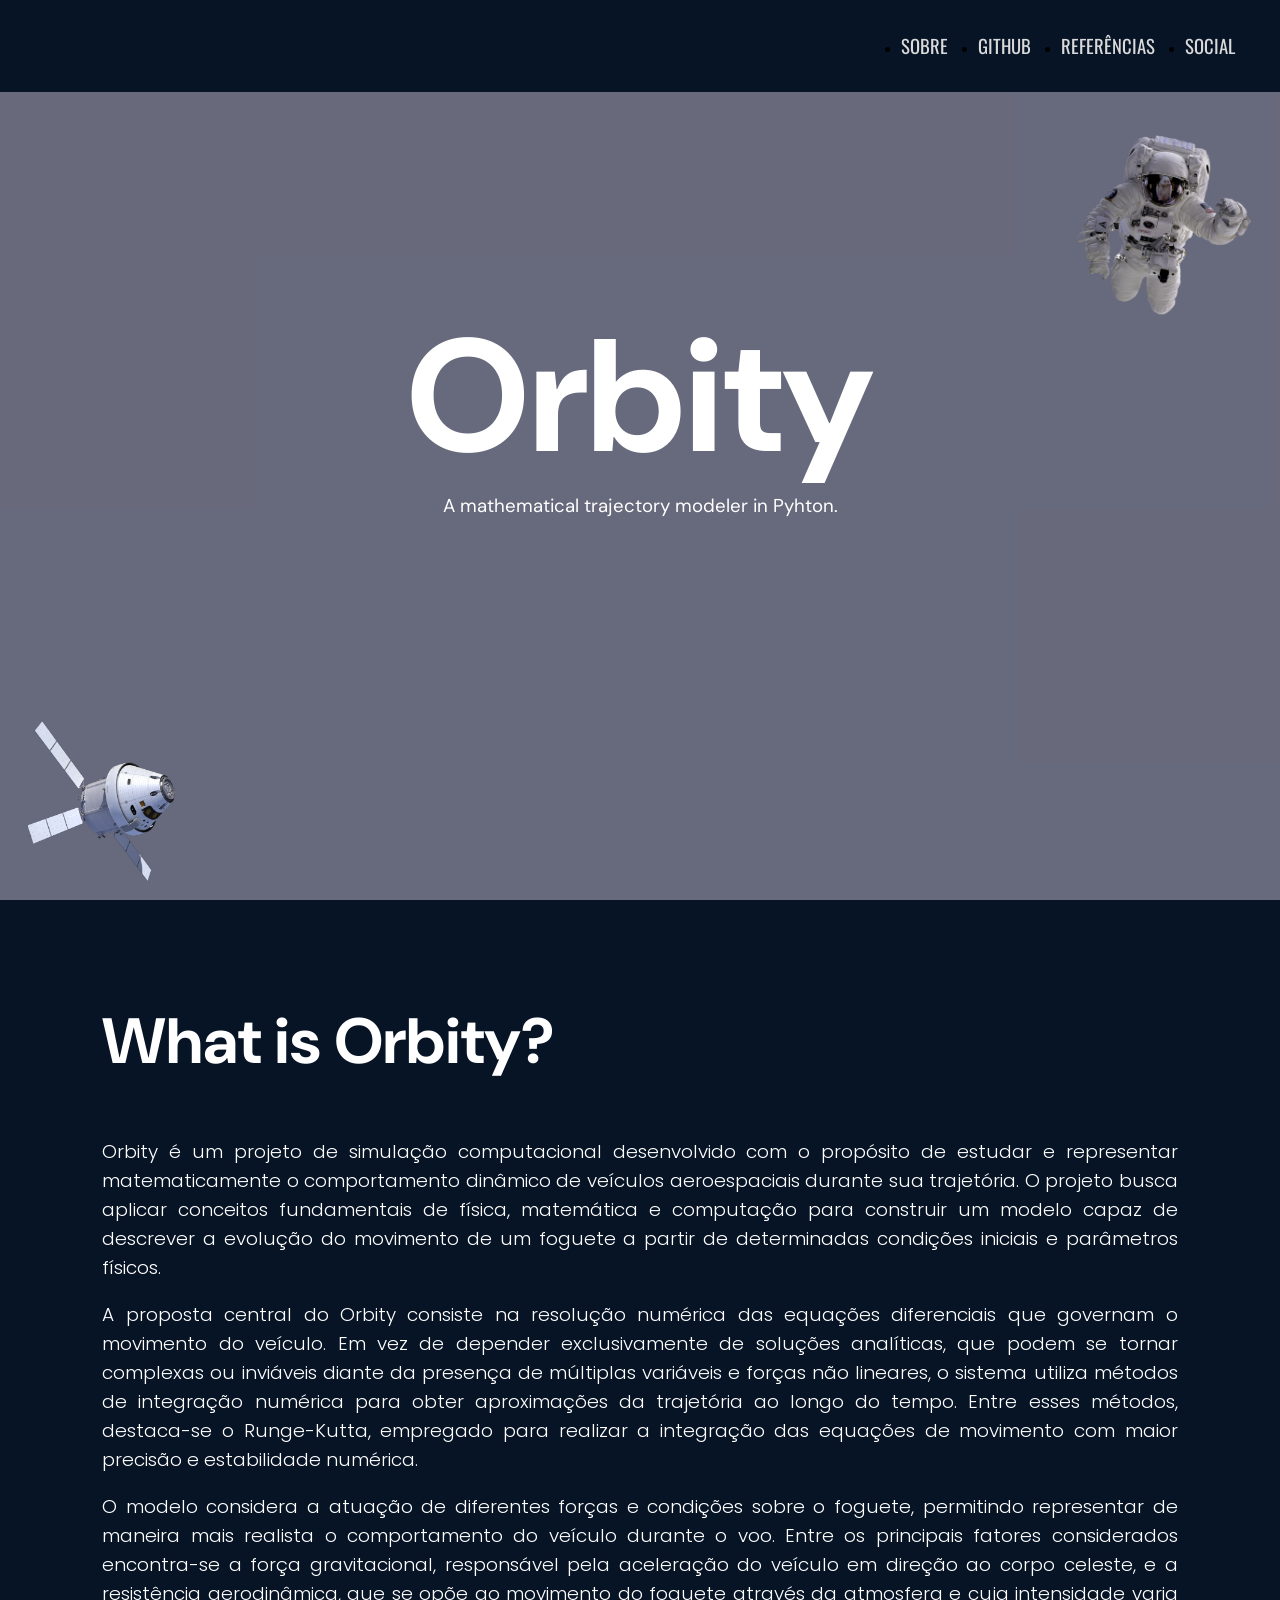
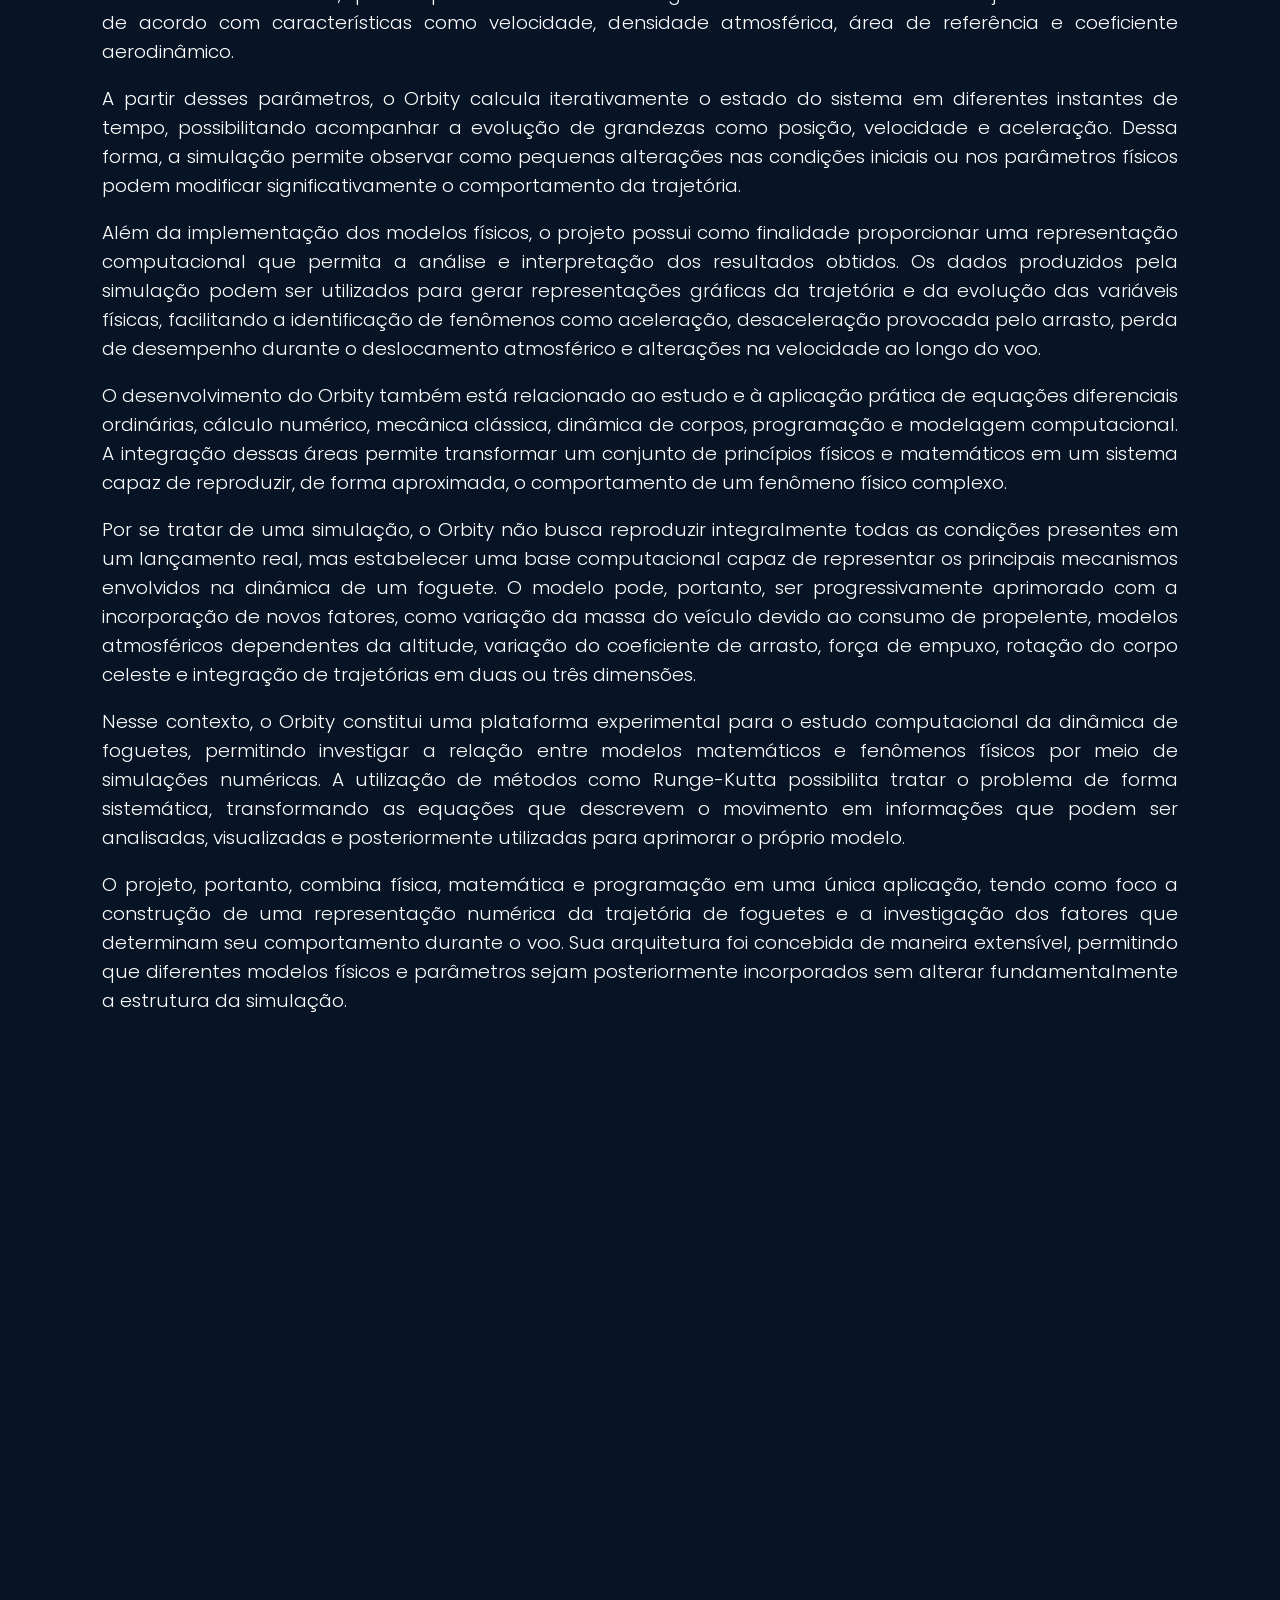
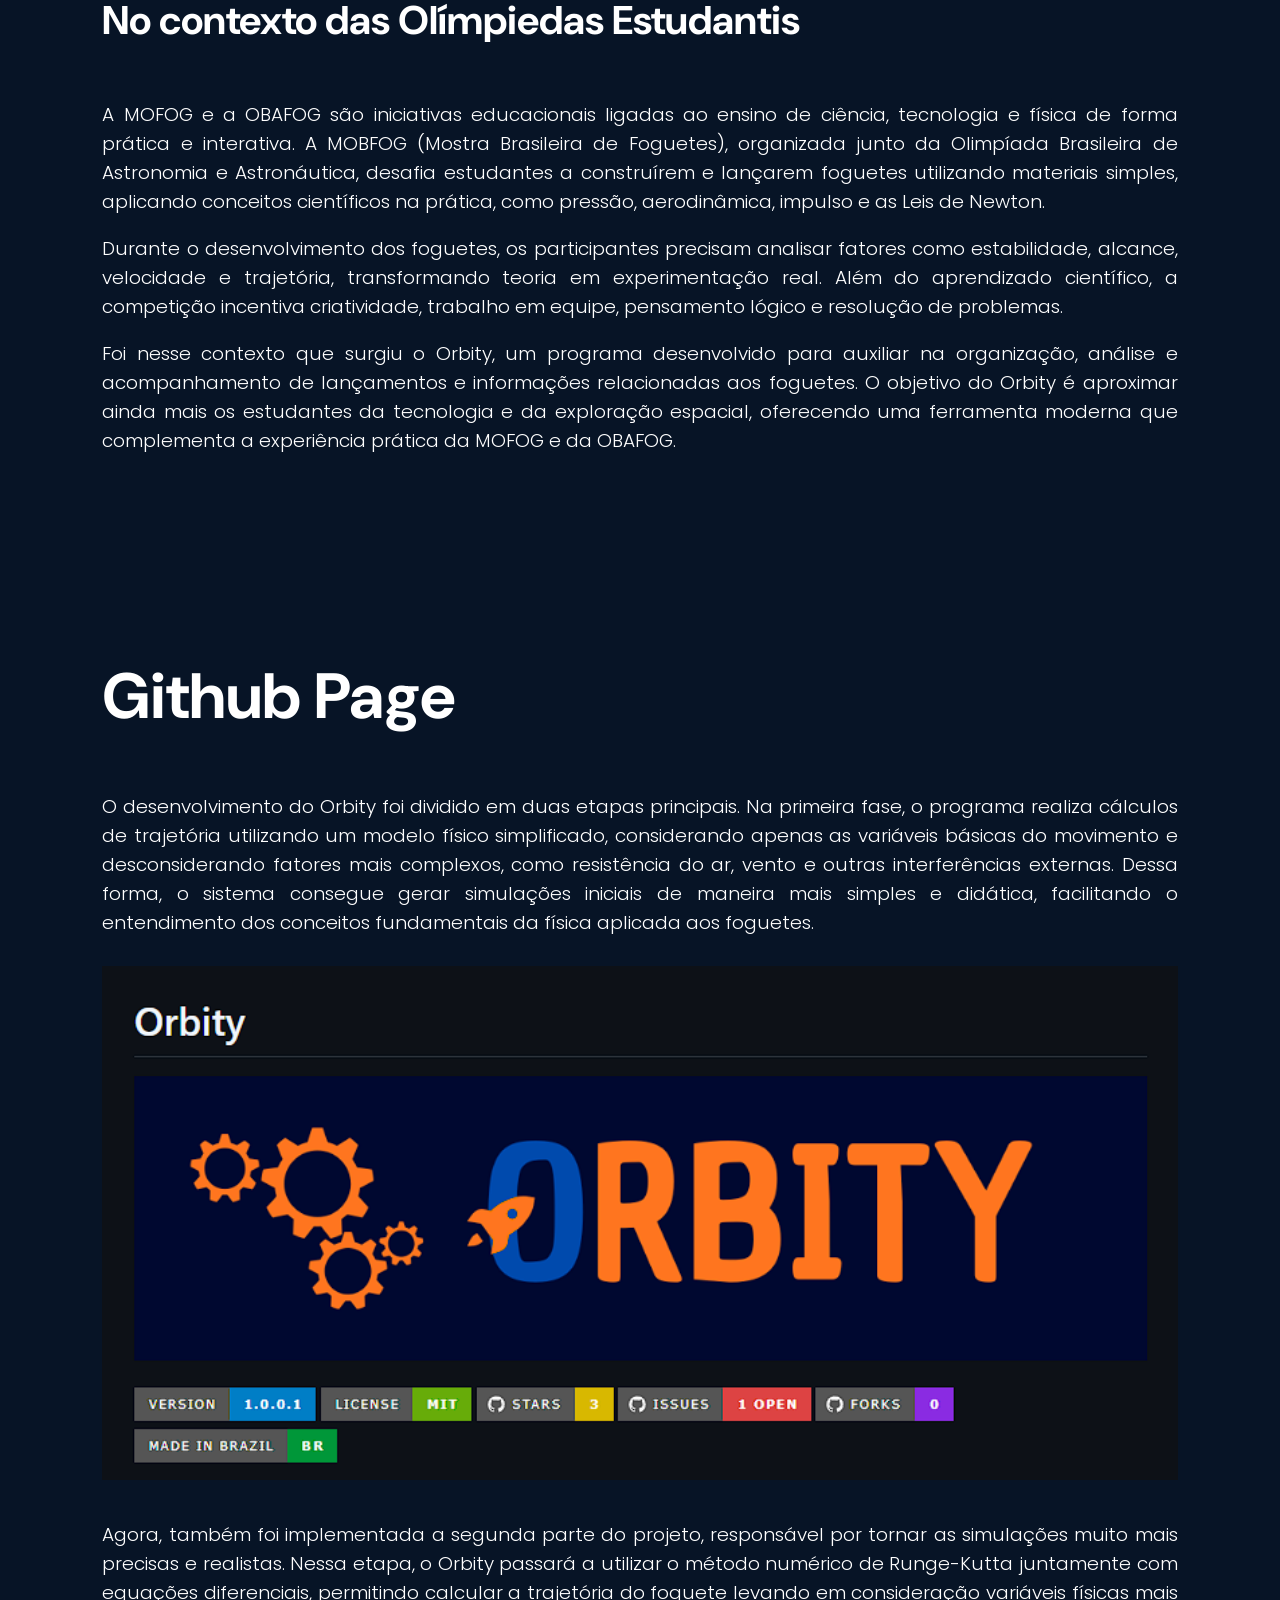
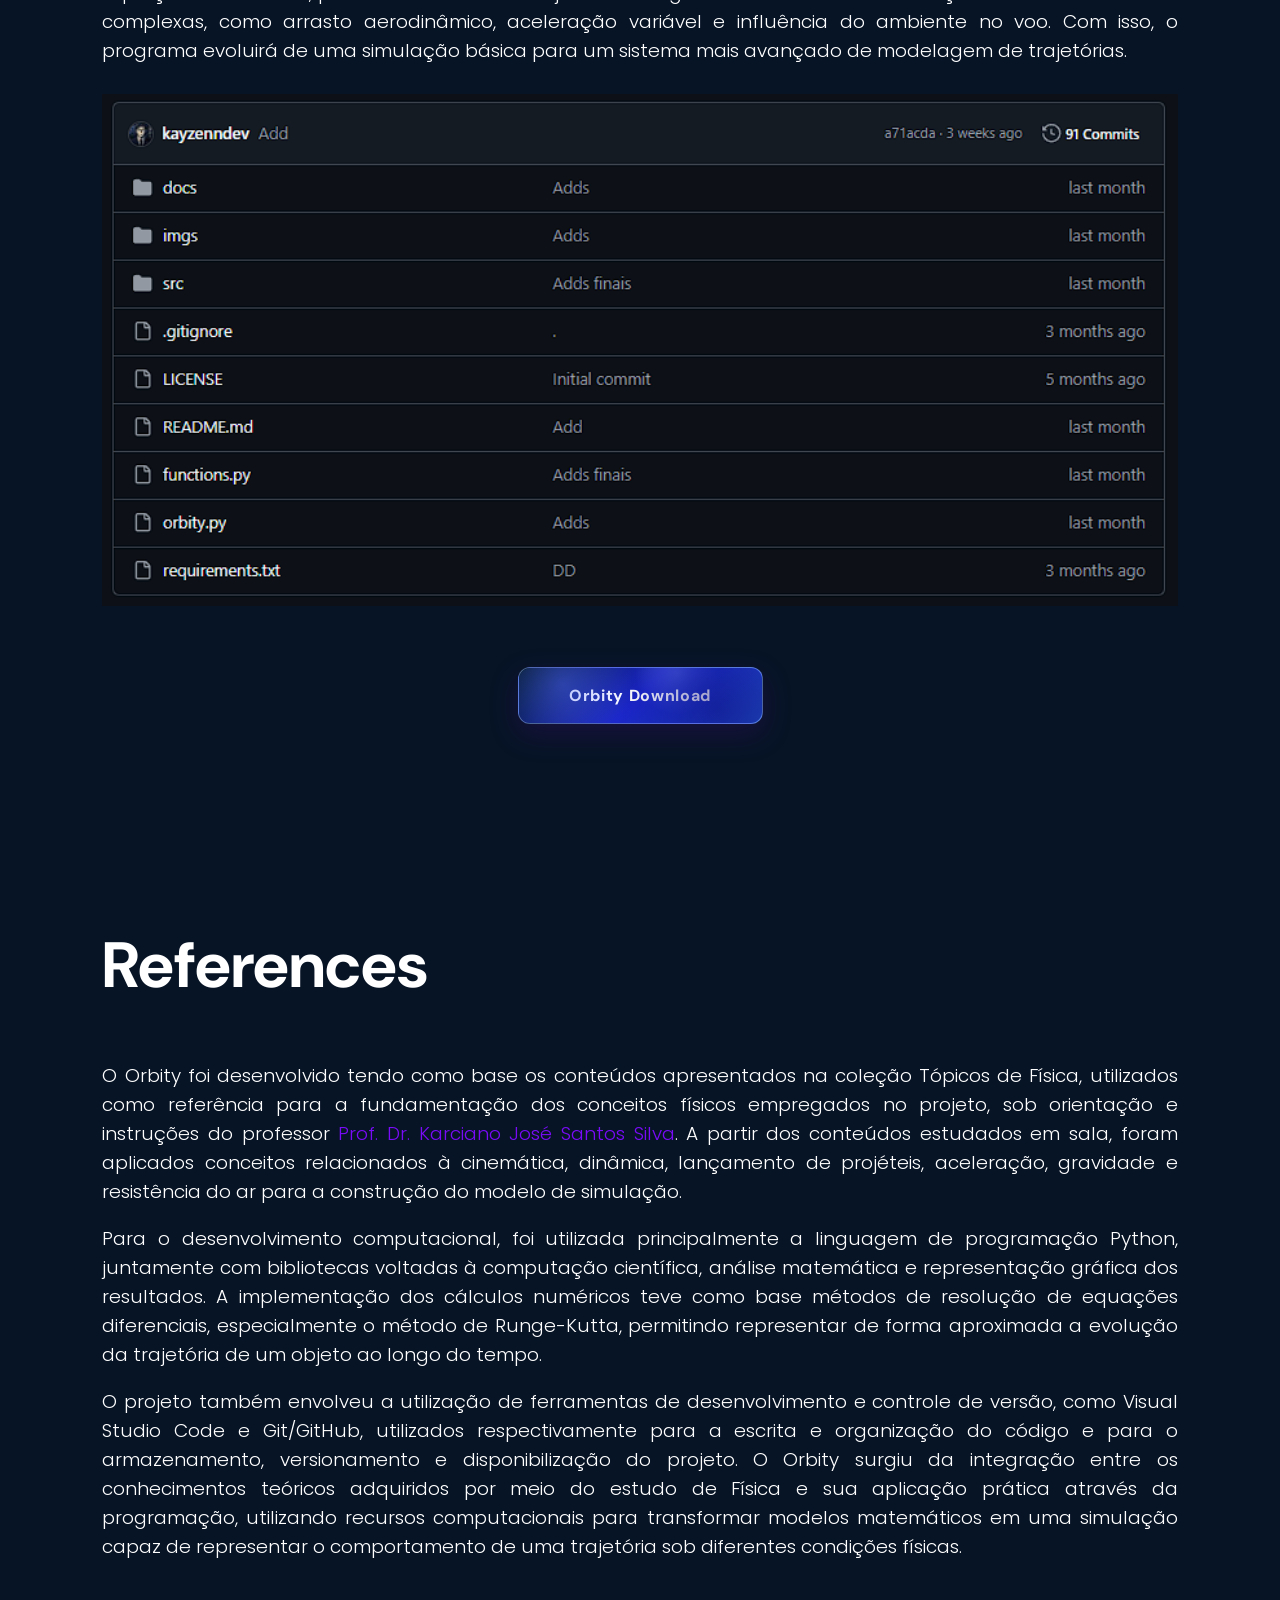
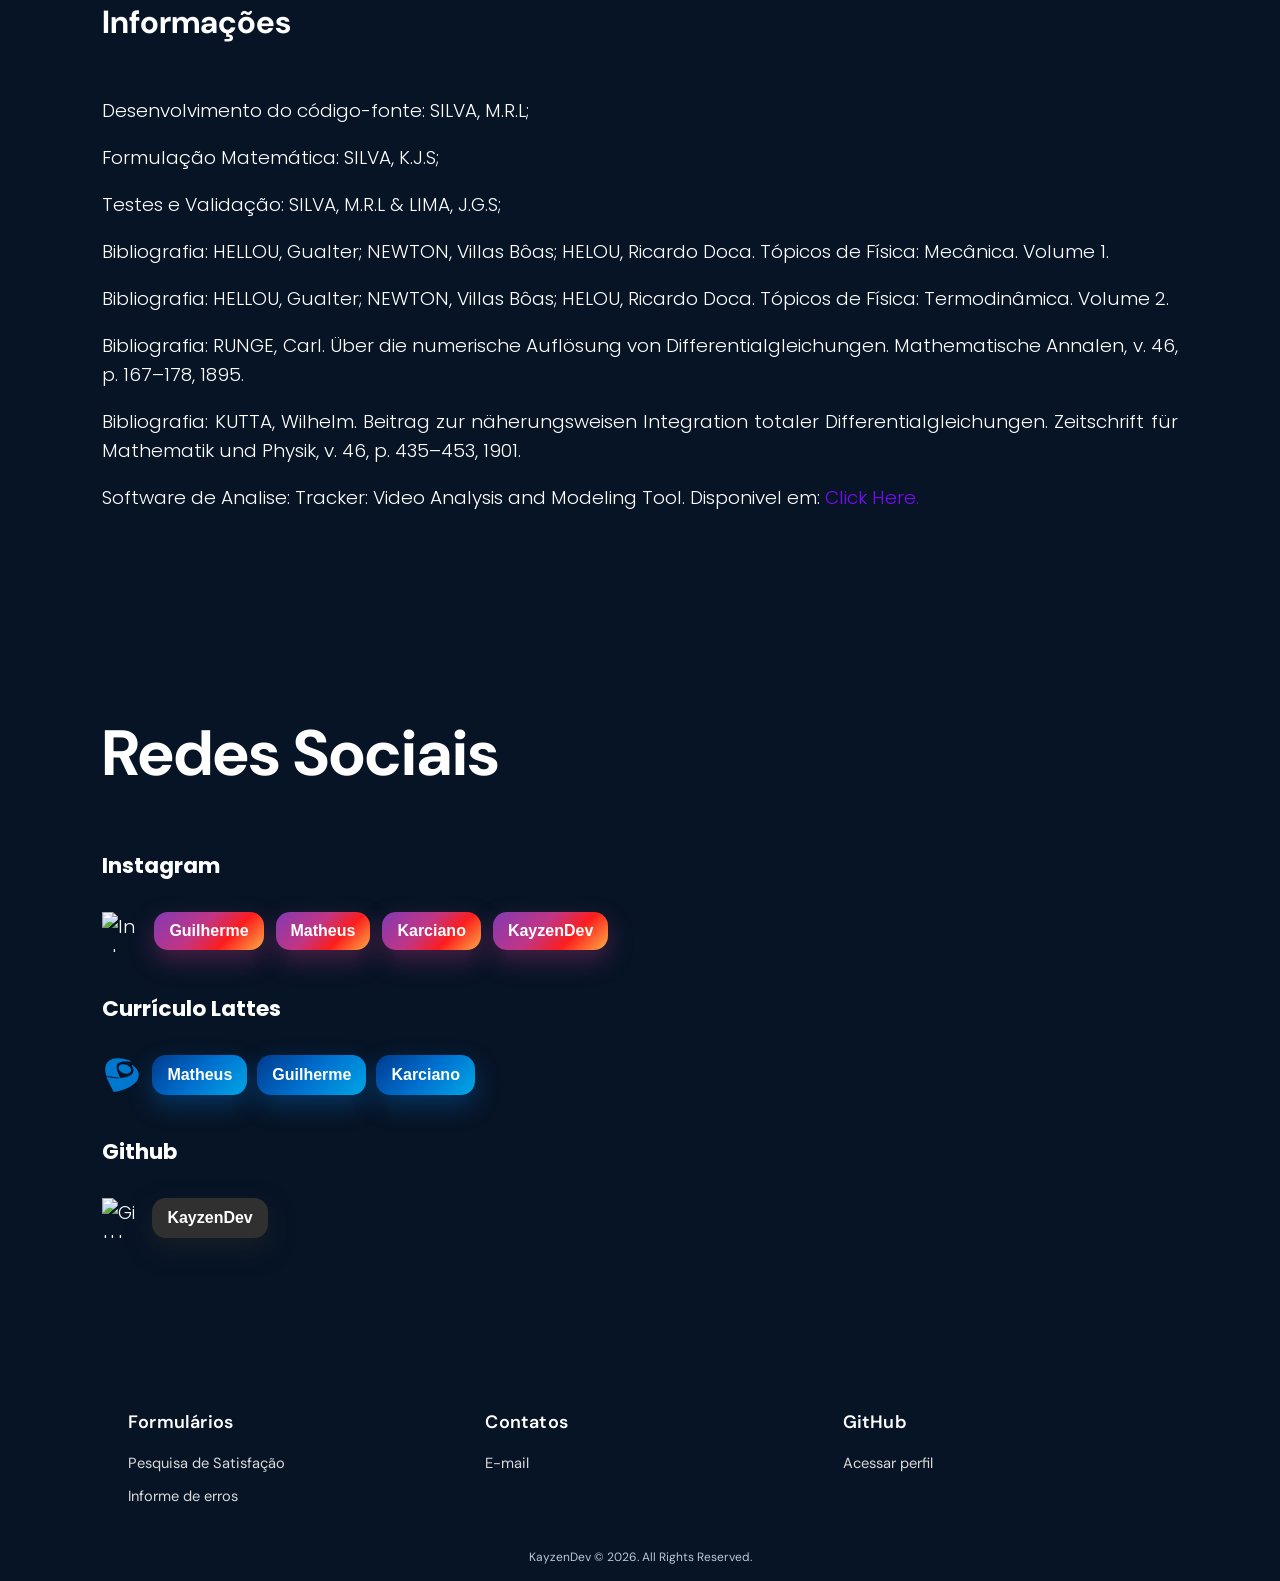
==== commit 0a8d4cd3: "Adds" ====
--- a/index.html
+++ b/index.html
@@ -264,11 +264,11 @@
                         /> 
 
                         <a href="https://www.instagram.com/g.u.i.l.h.e.r.m.e.0.2/" target="_blank">
+                            <button class="instagram-btn">Guilherme</button>
+                        </a>
+
+                        <a href="https://www.instagram.com/matheusramos9_/" target="_blank">
                             <button class="instagram-btn">Matheus</button>
-                        </a>
-
-                        <a href="https://www.instagram.com/matheusramos9_/" target="_blank">
-                            <button class="instagram-btn">Guilherme</button>
                         </a>
 
                         <a href="https://www.instagram.com/_karciano/" target="_blank">
--- a/src/CSS/style.css
+++ b/src/CSS/style.css
@@ -647,7 +647,7 @@
 
 .back-to-top {
   position: fixed;
-  right: 28px;
+  left: 28px;
   bottom: 28px;
   width: 52px;
   height: 52px;
@@ -756,6 +756,8 @@
     box-shadow: -12px 0 30px rgba(0, 0, 0, 0.45);
     transition: right 0.4s ease;
     z-index: 1000;
+
+    list-style: none;
   }
 
   .navga ul.active {
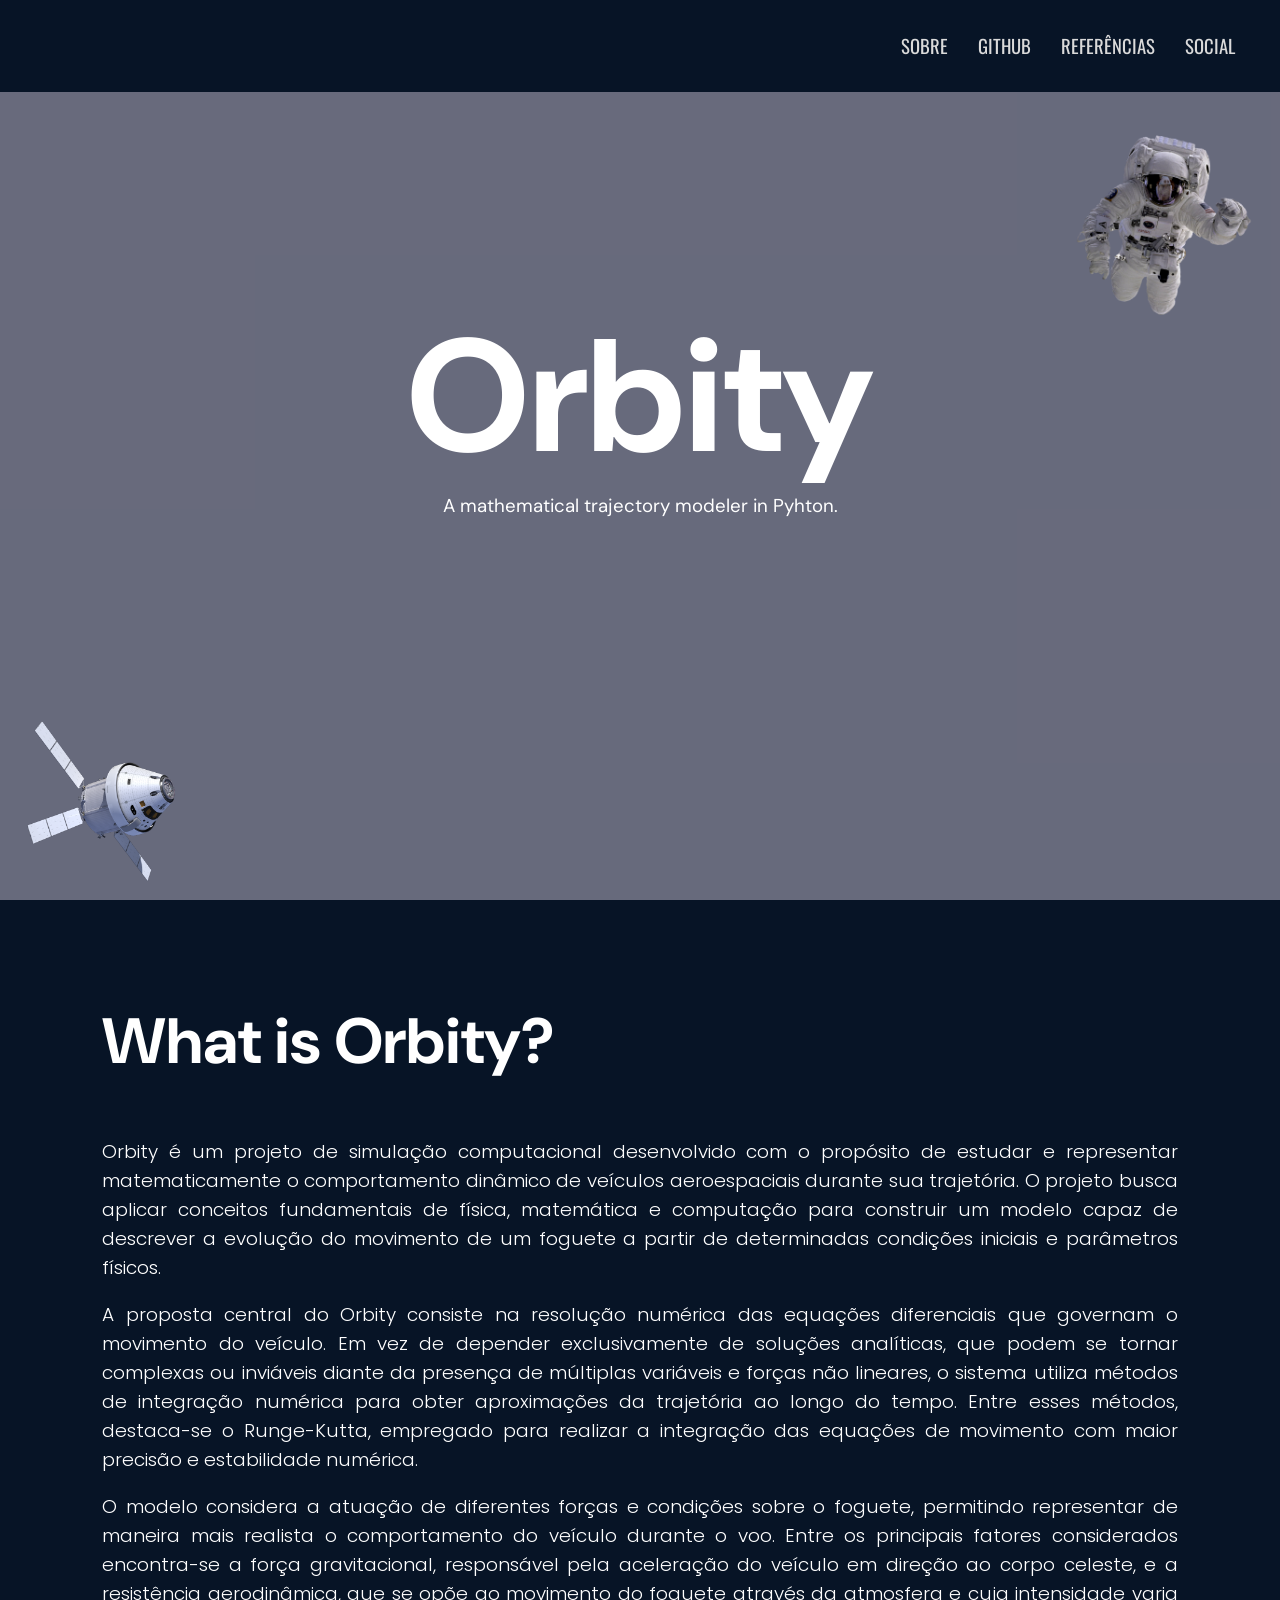
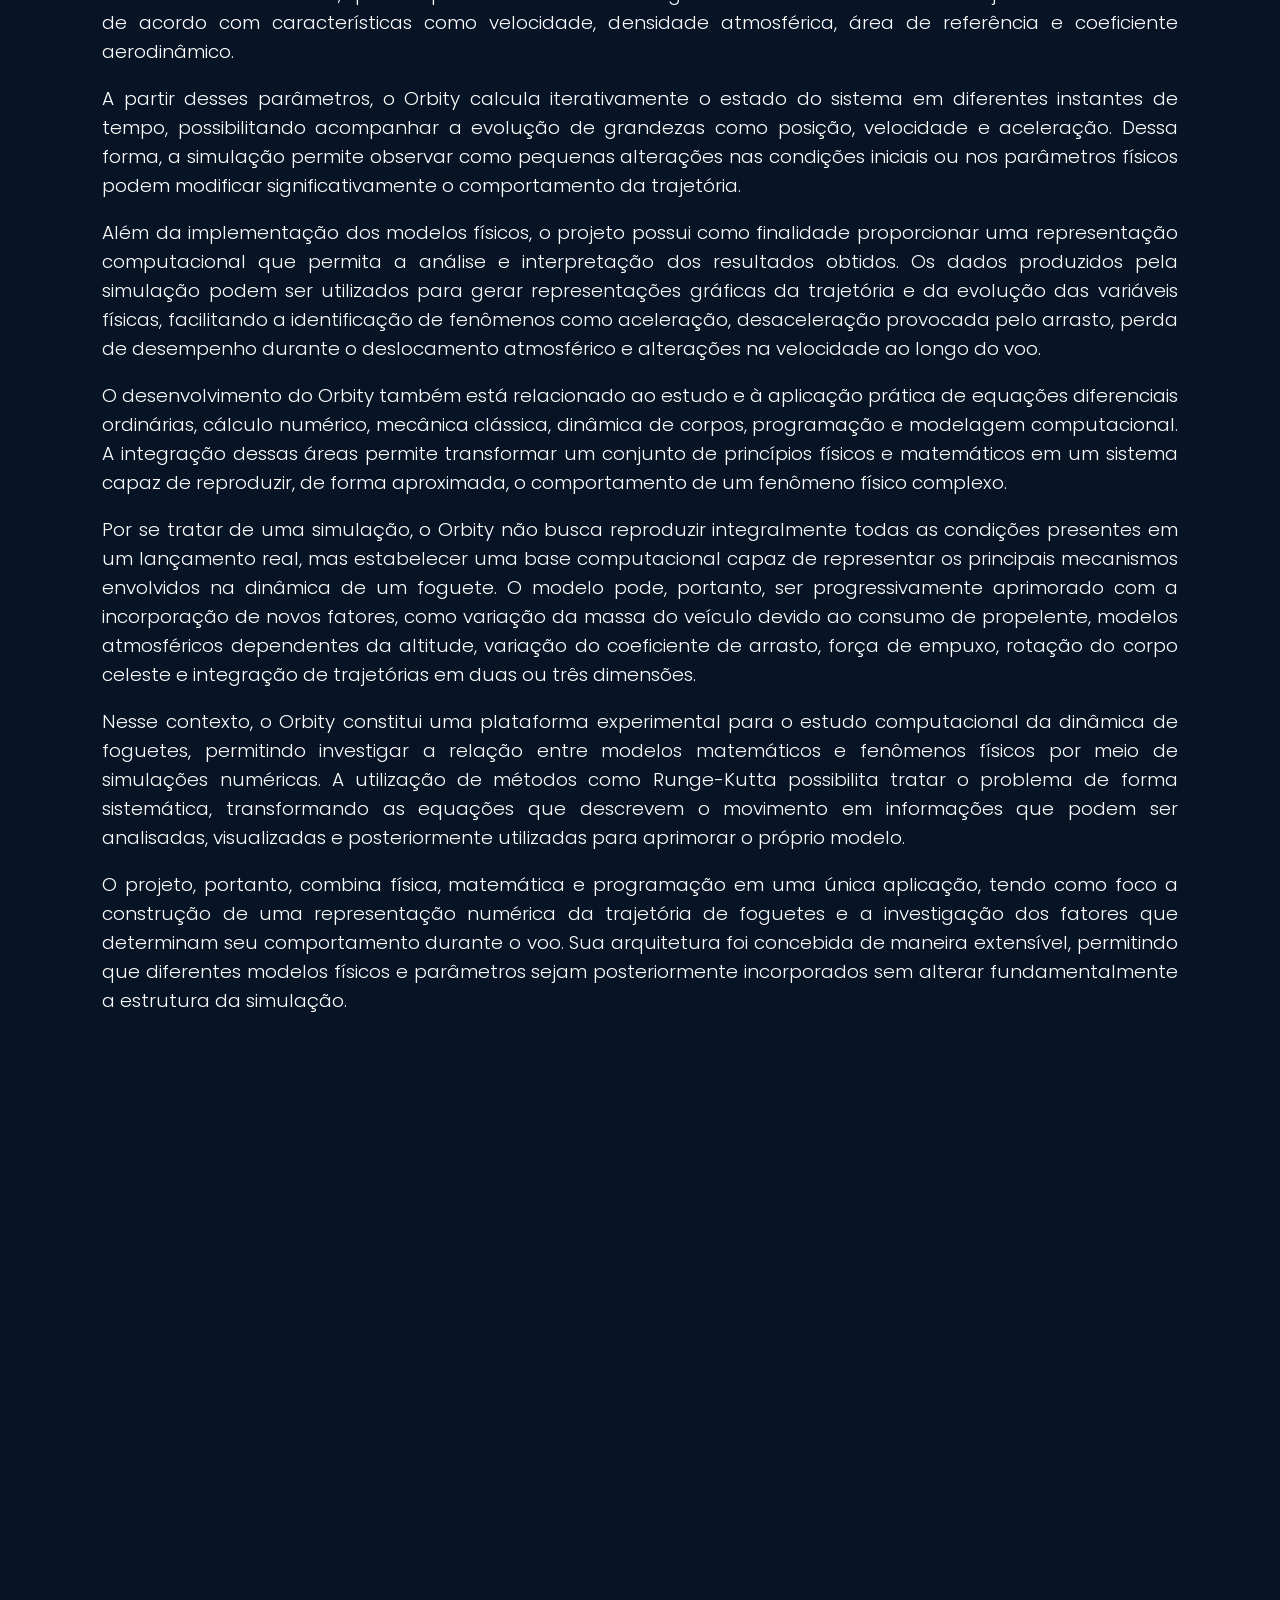
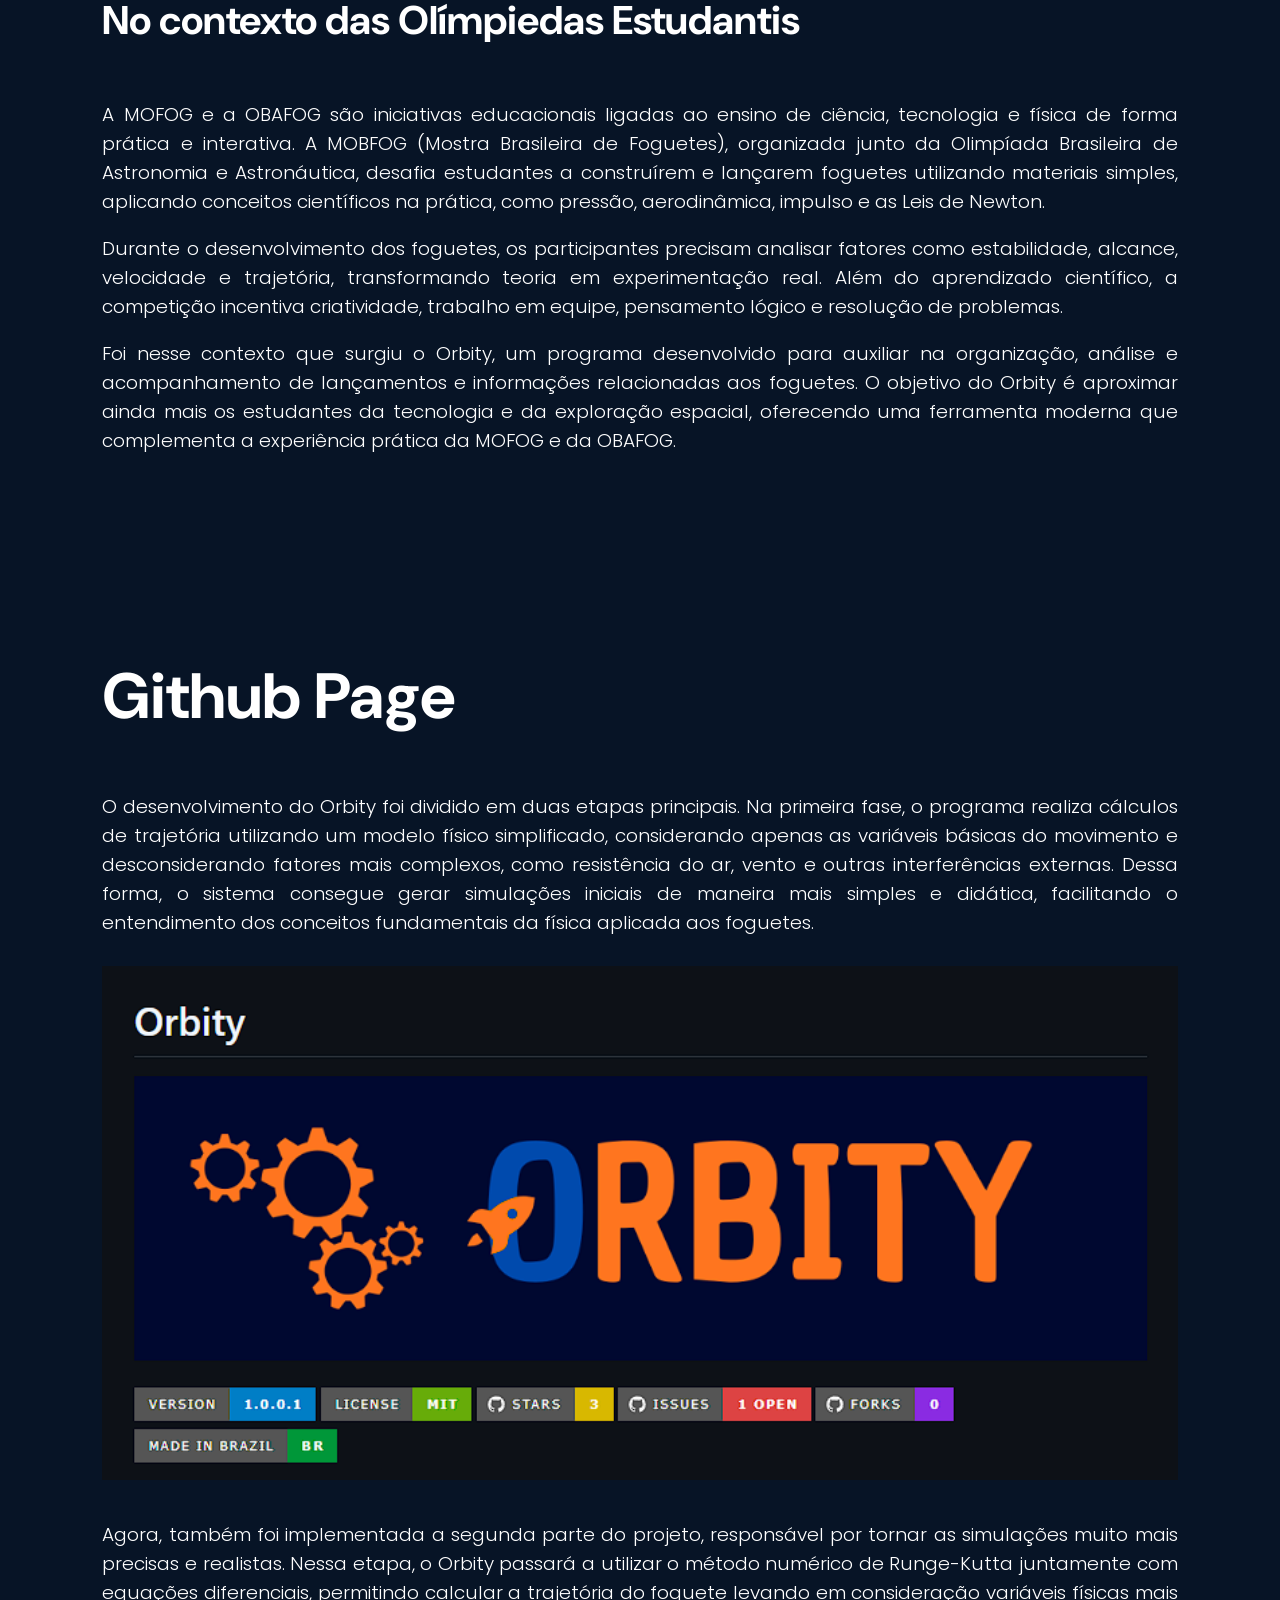
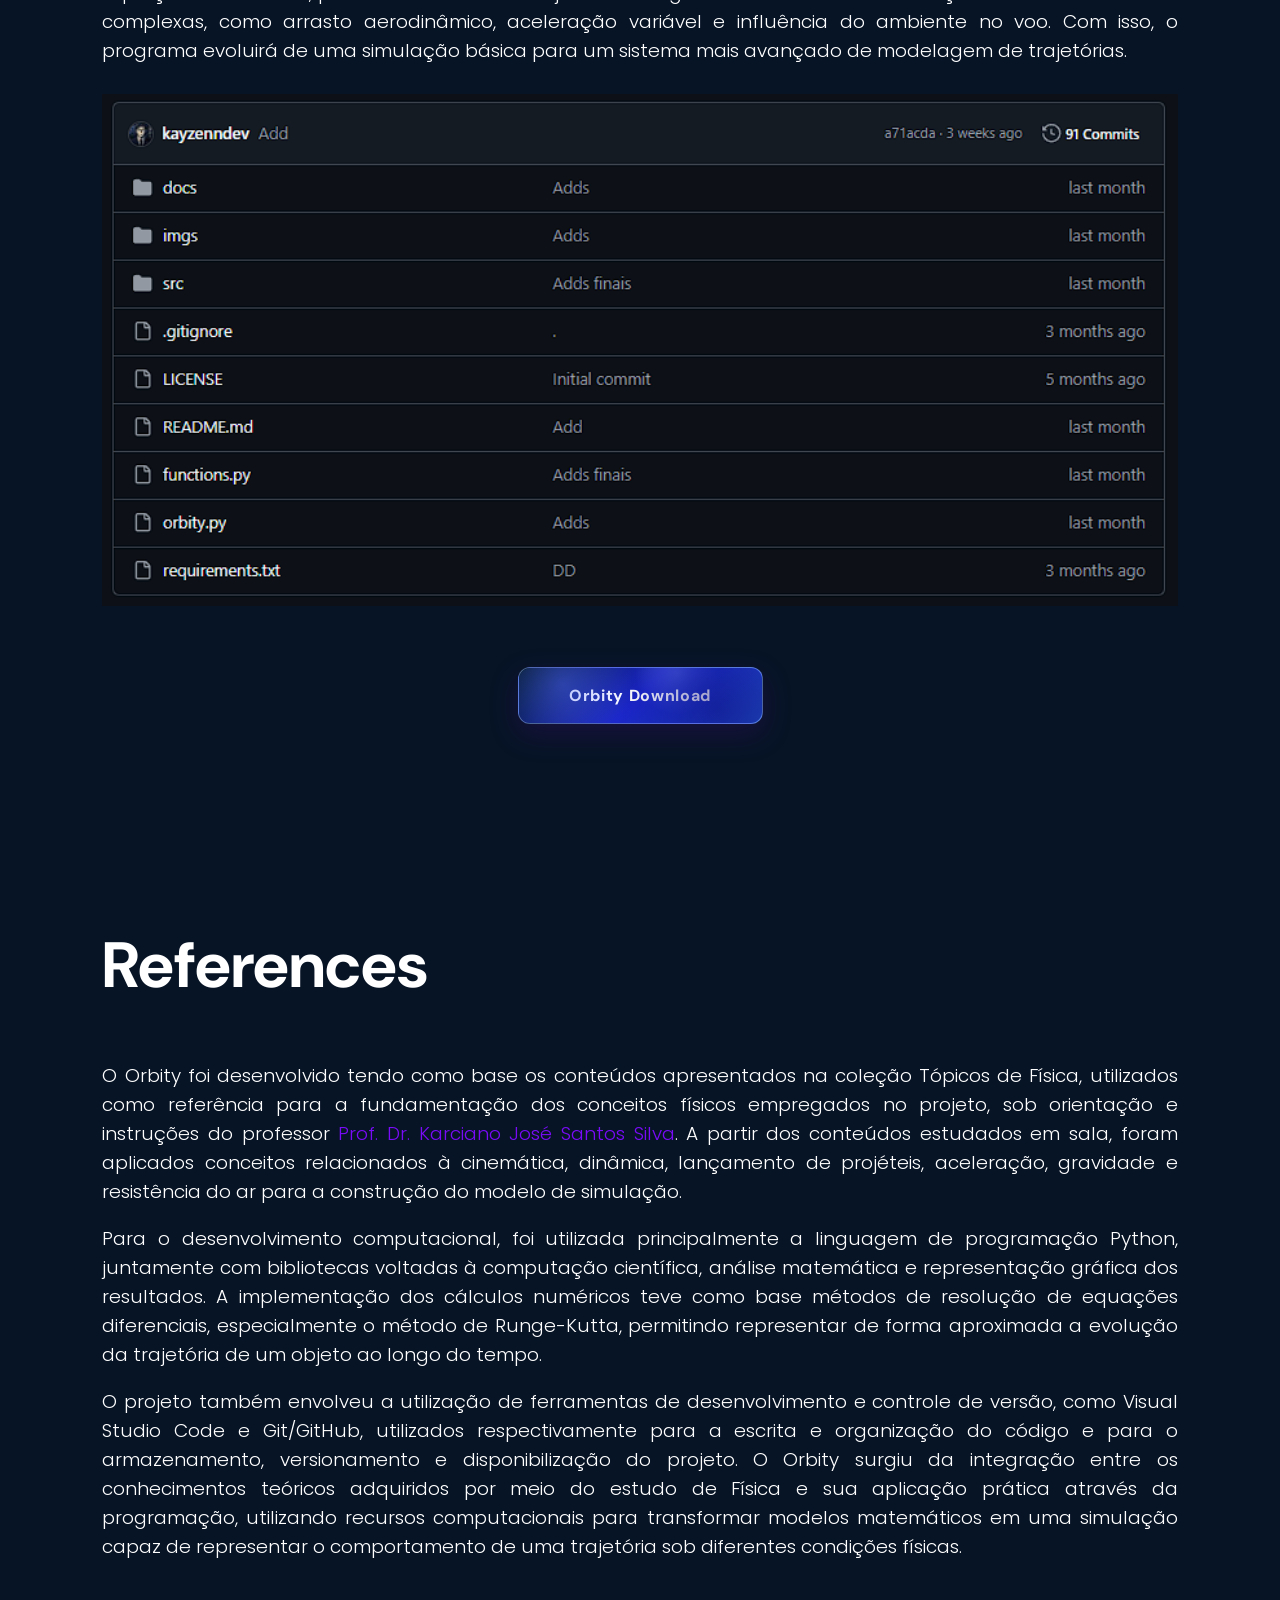
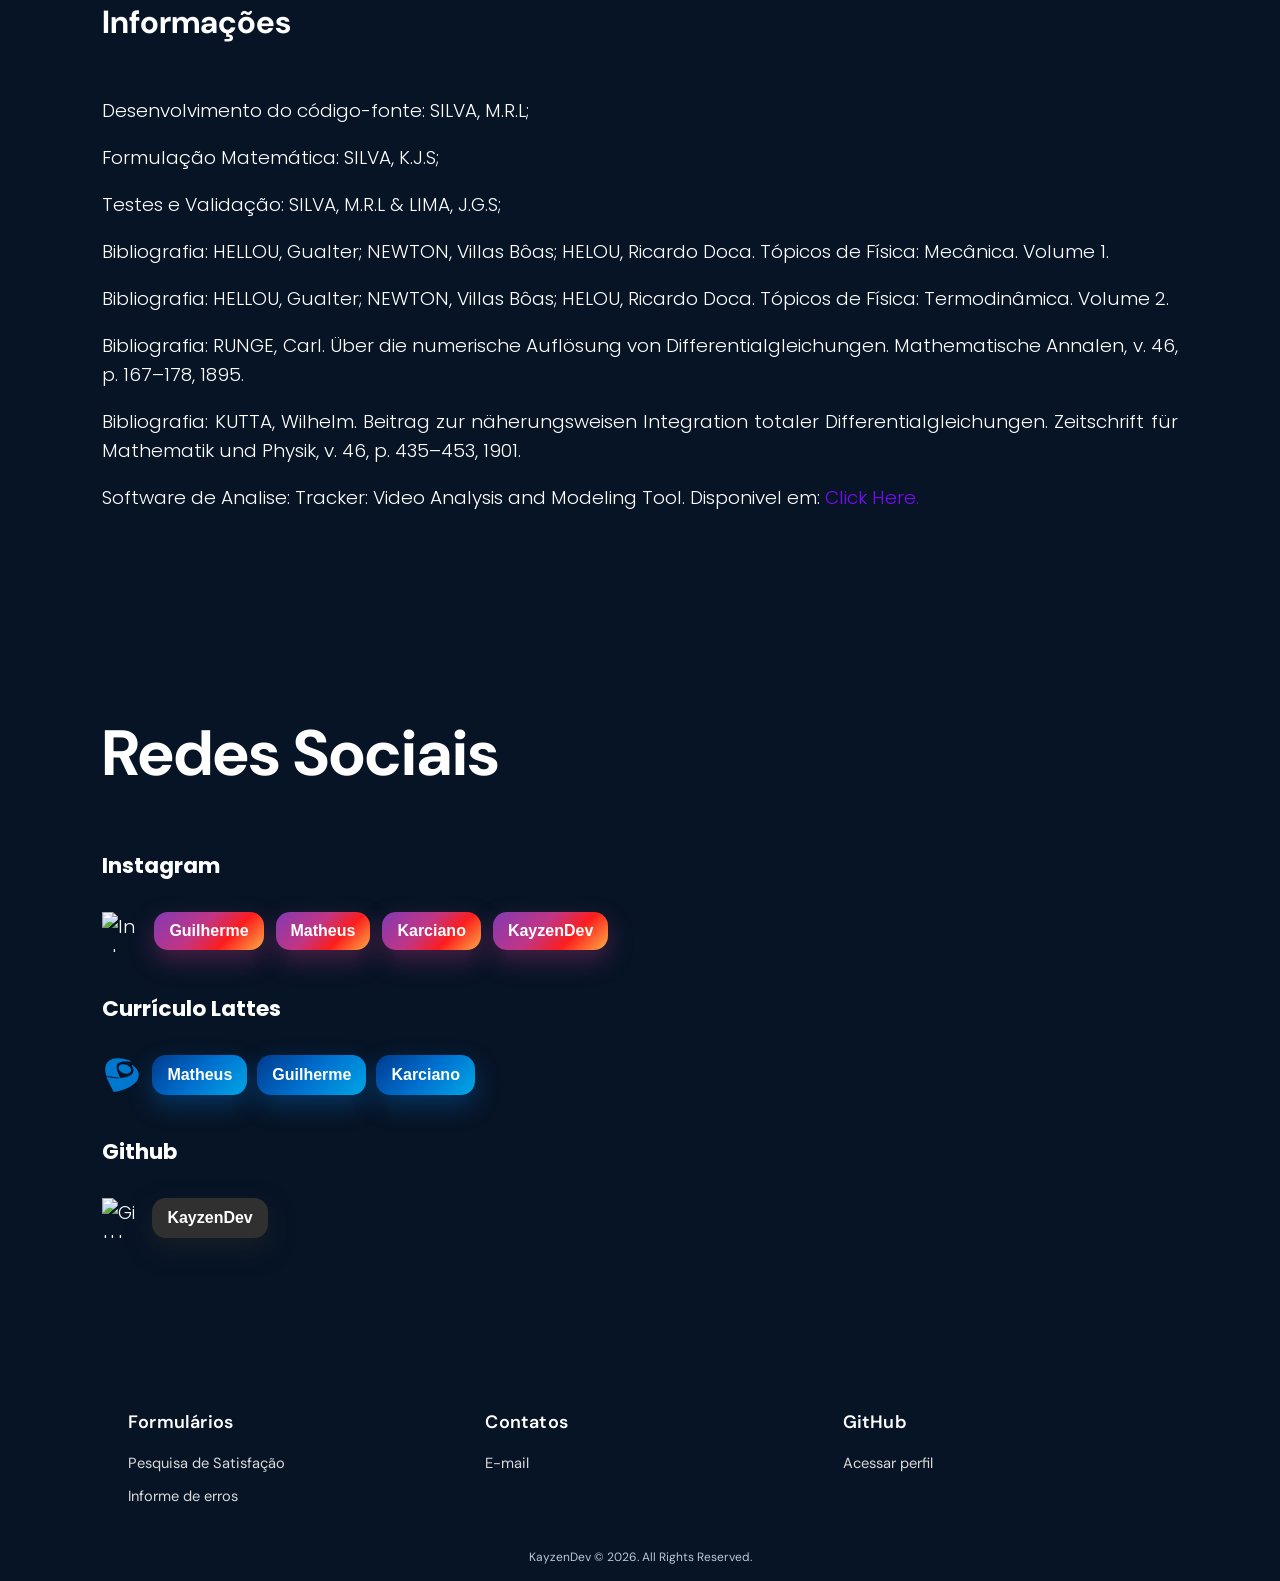
==== commit 781a5da3: "Removes e Adds" ====
--- a/index.html
+++ b/index.html
@@ -4,7 +4,7 @@
     <meta charset="UTF-8">
     <meta name="viewport" content="width=device-width, initial-scale=1.0">
     <title>TheOrbity</title>
-    
+    <link rel="icon" href="./assets/rocket-ship-svgrepo-com.svg" type="image/x-icon">
     <link rel="stylesheet" href="./src/CSS/style.css">
     <script src="./src/JS/main.js" defer></script>
 </head>
--- a/src/CSS/style.css
+++ b/src/CSS/style.css
@@ -56,6 +56,7 @@
     position: relative;
     color: rgb(218, 218, 218);
     transition: color 0.3s ease, transform 0.3s ease;
+
 }
 
 .navga ul li a::after {
@@ -67,11 +68,13 @@
     height: 1.5px;
     background: #7a0bf8;
     transition: width 0.3s ease;
+
 }
 
 .navga ul li a:hover {
     color: #ffffff;
     transform: translateY(-4px);
+
 }
 
 .navga ul li a:hover::after {
@@ -85,6 +88,8 @@
     margin-right: 2%;
     margin-top: 1%;
     margin-bottom: 1%;
+
+    list-style: none;
 }
 
 /* Botão sanduíche (some no desktop, aparece no mobile via media query) */
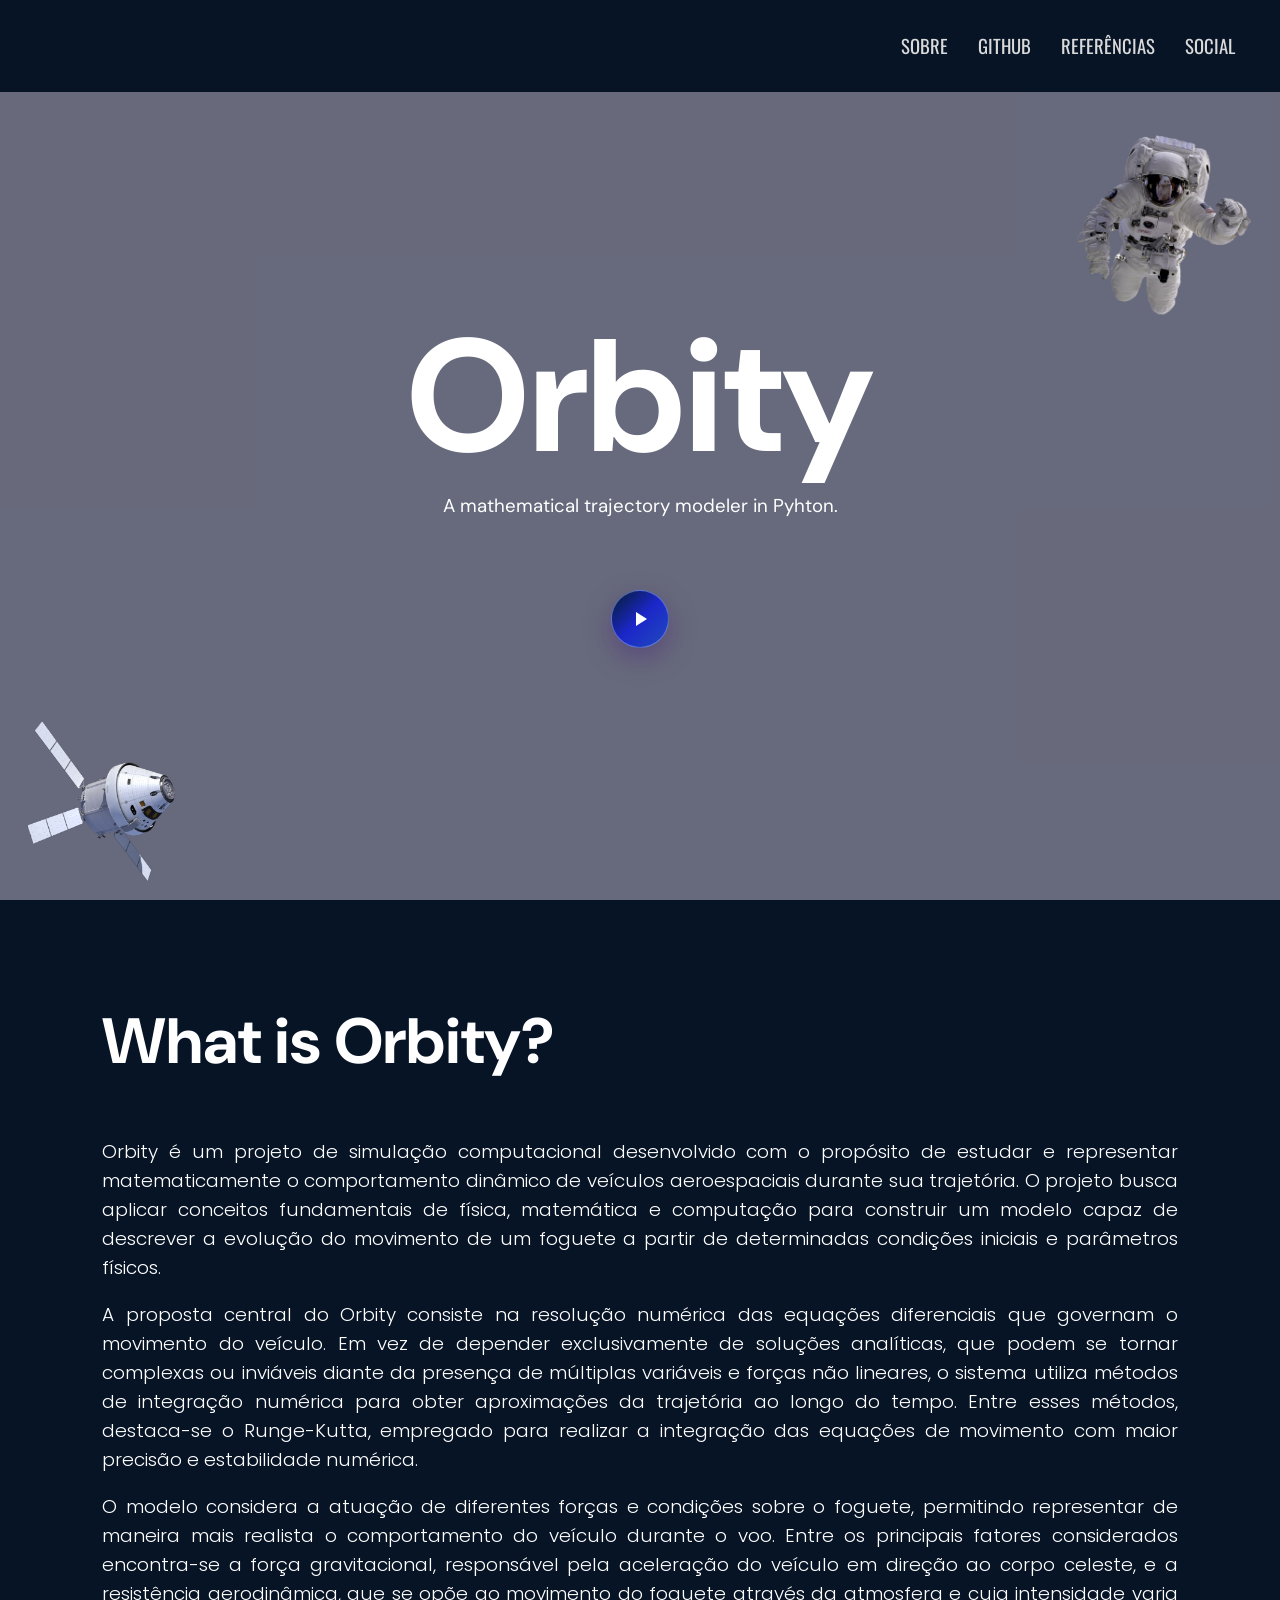
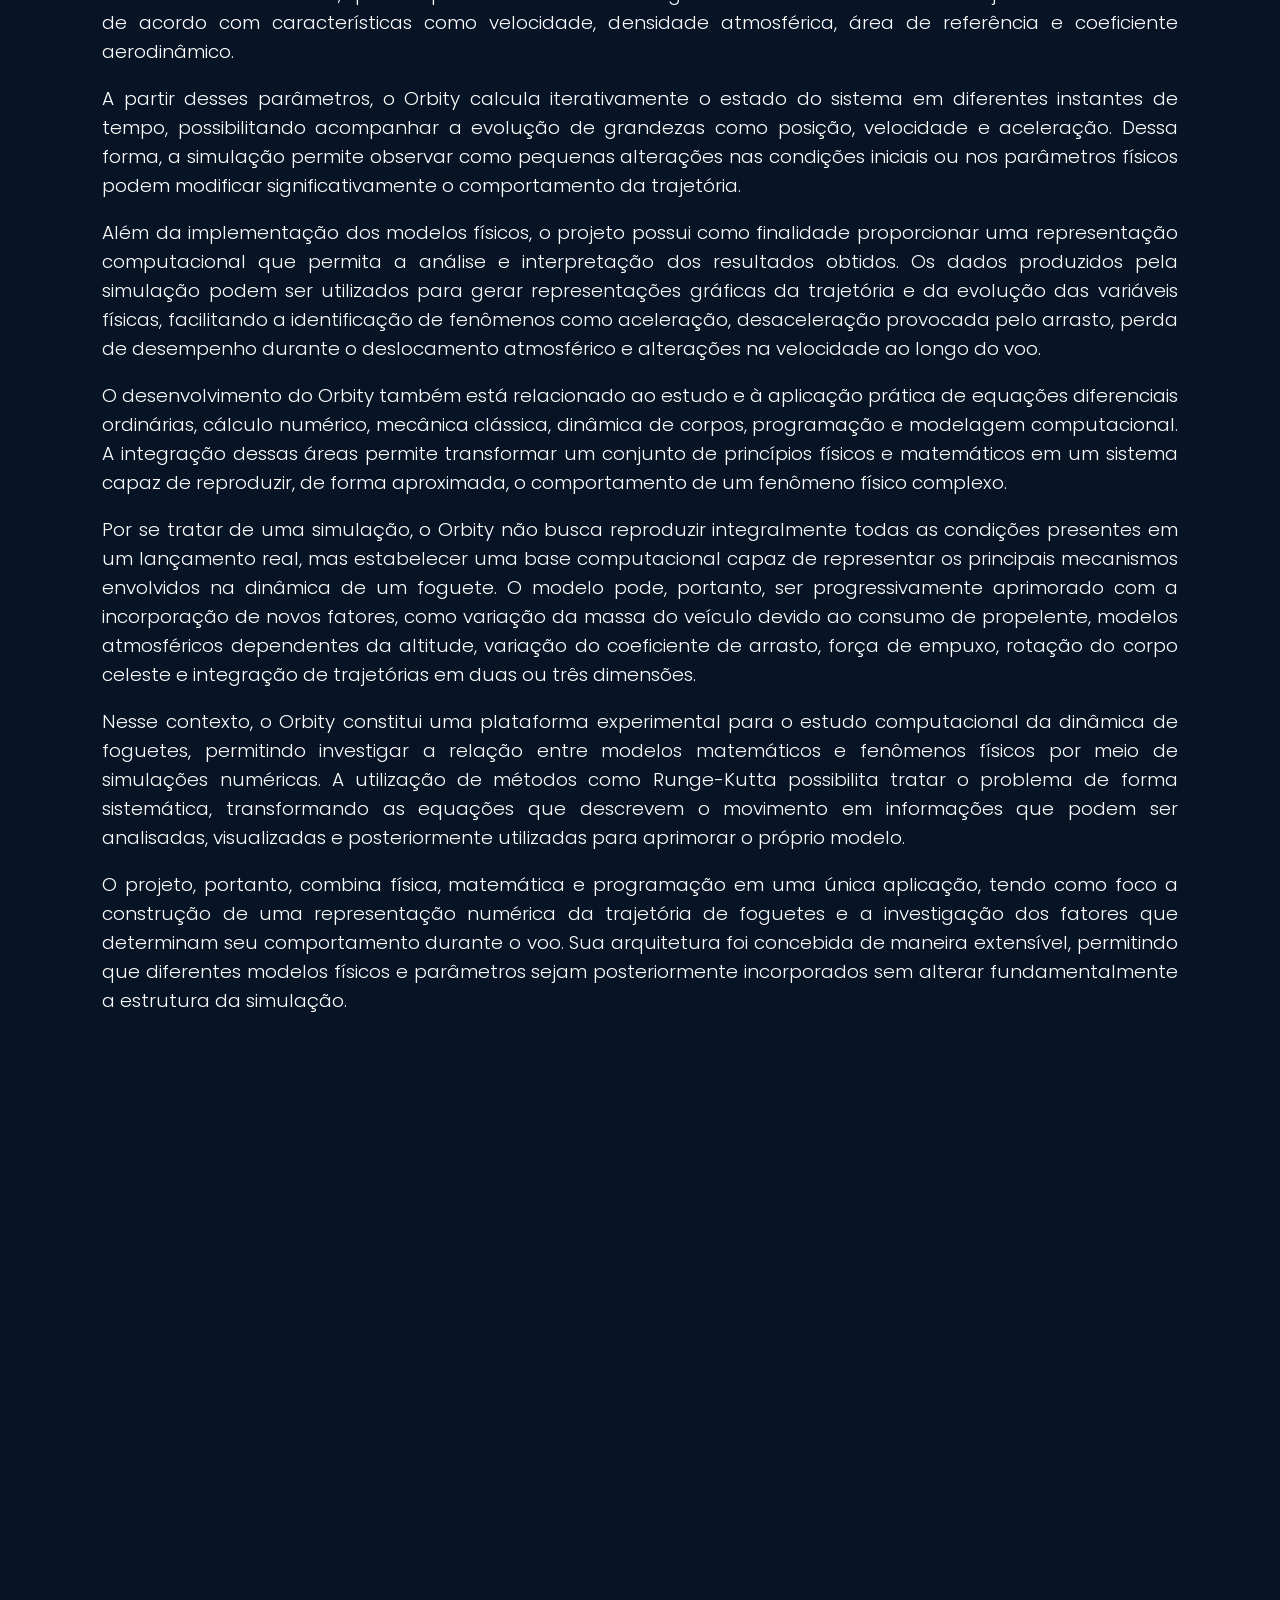
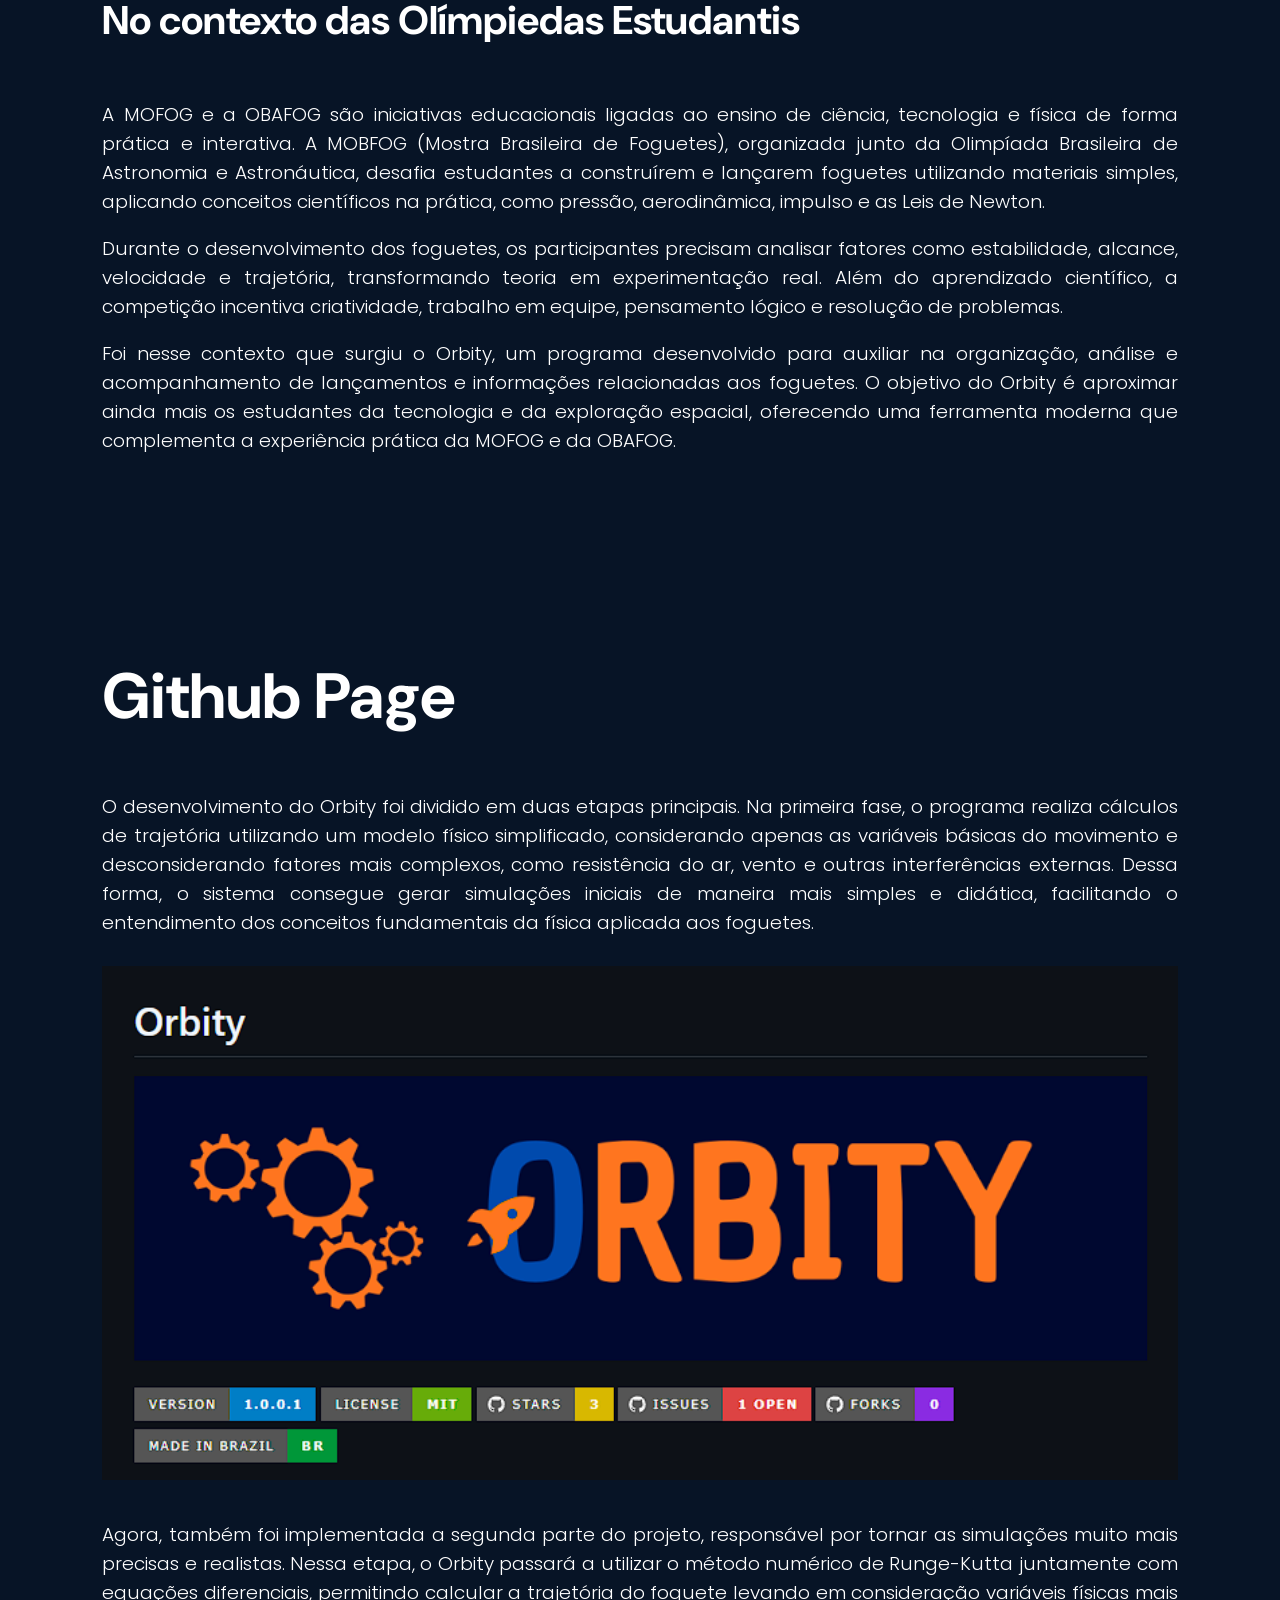
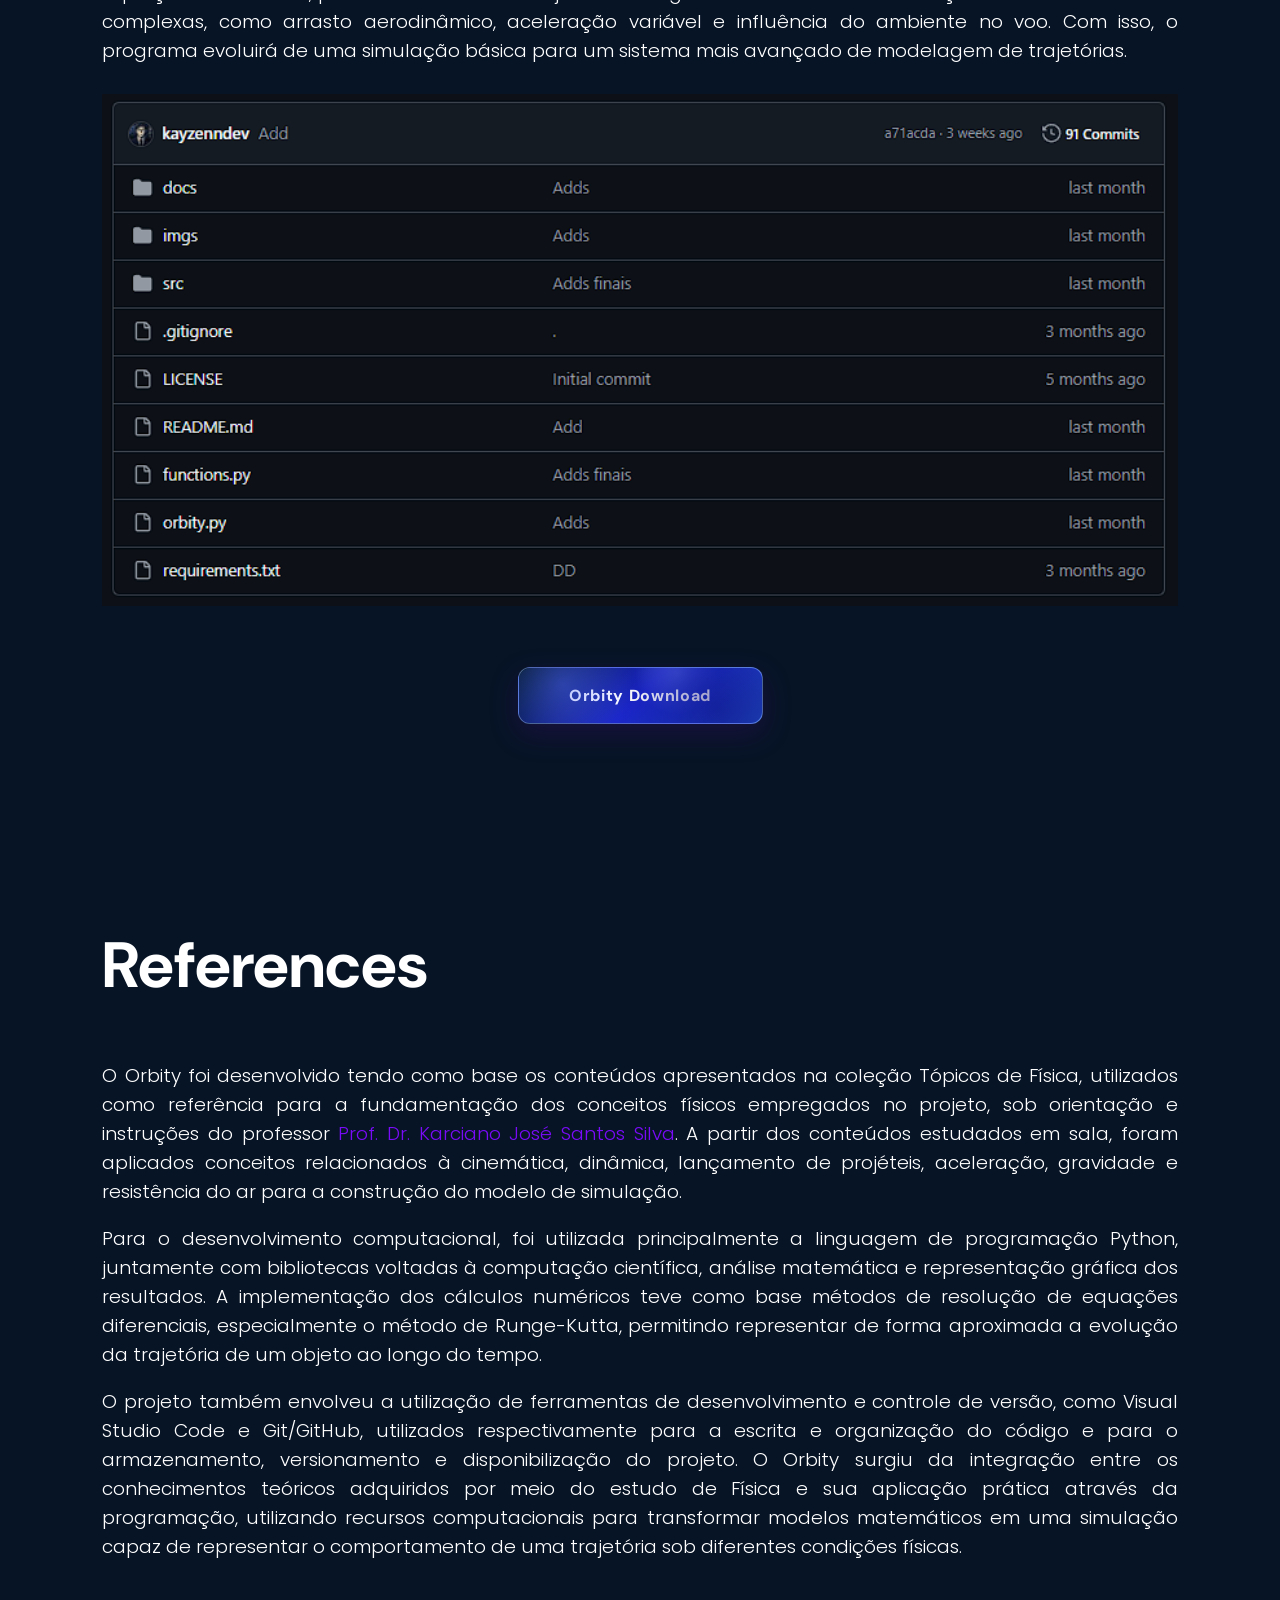
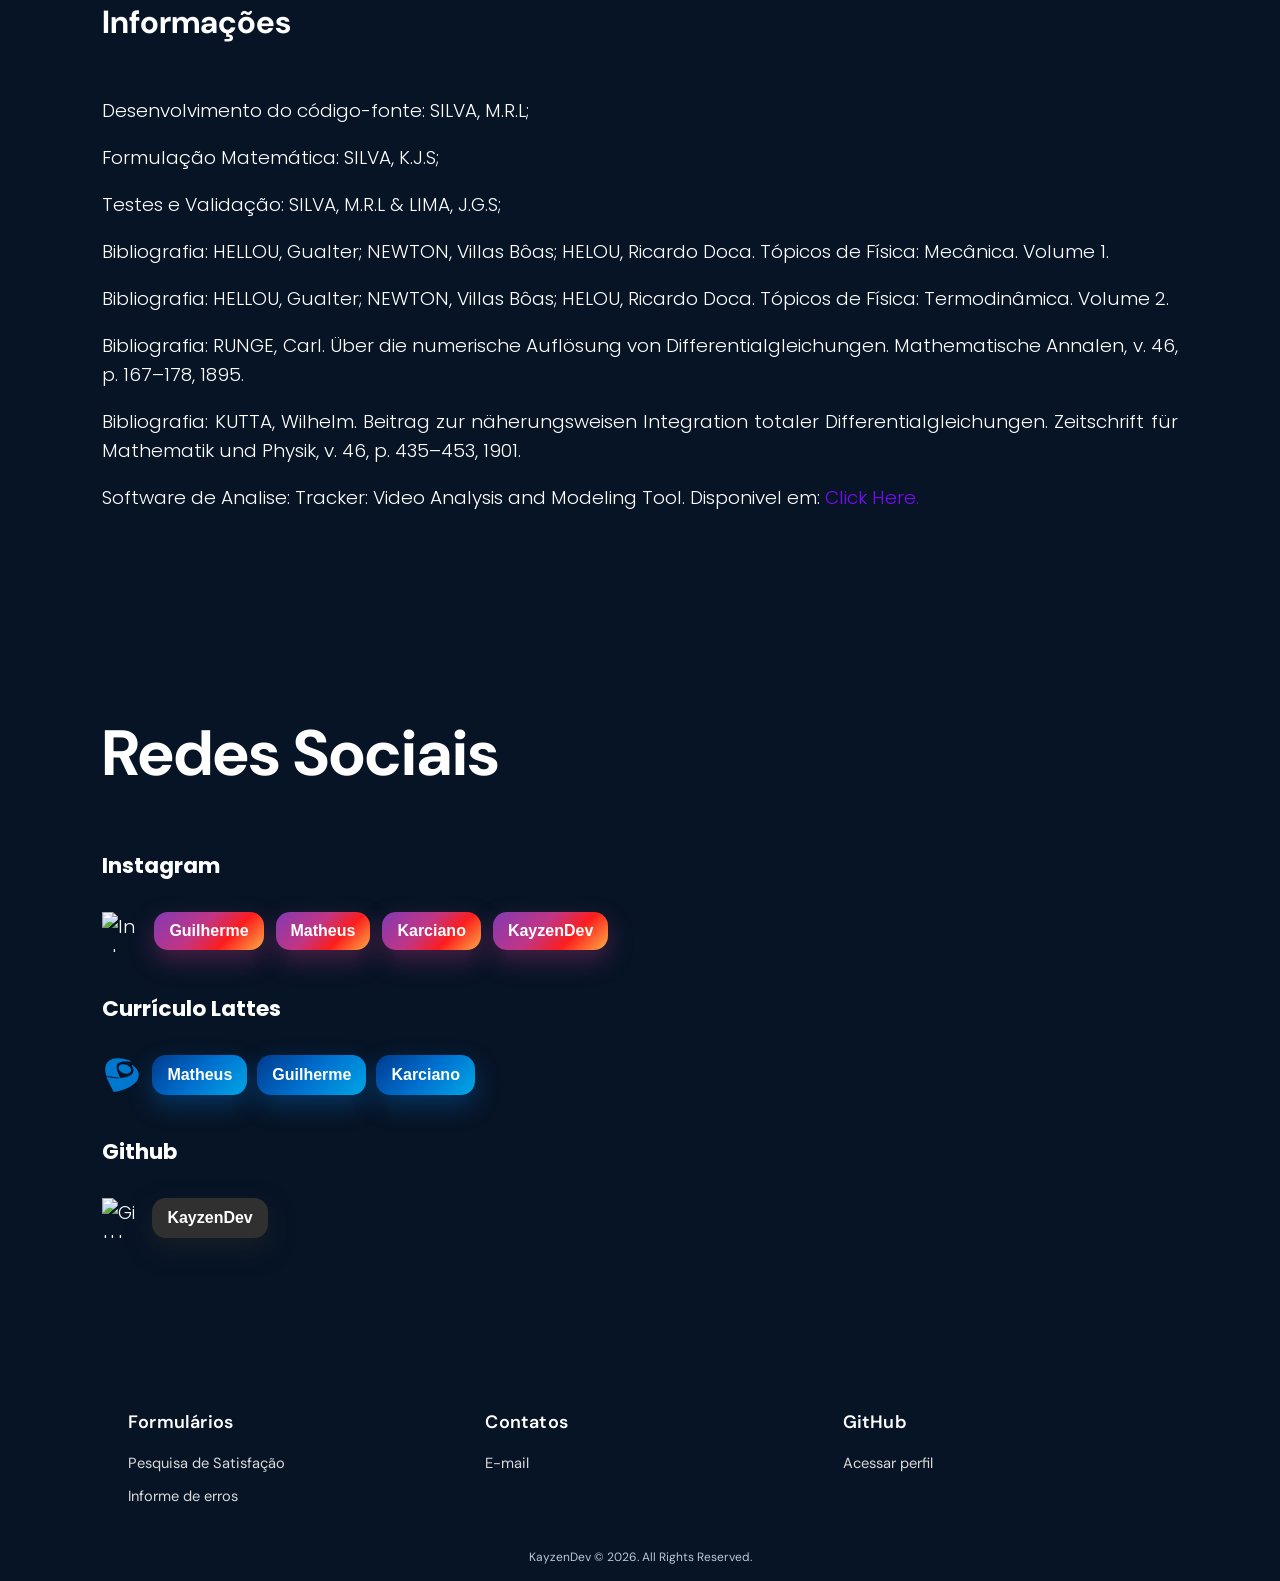
==== commit c5ffe5a5: "Adds" ====
--- a/index.html
+++ b/index.html
@@ -48,6 +48,16 @@
         <div class="headercontent">
             <h1>Orbity</h1>
             <p>A mathematical trajectory modeler in Pyhton.</p>
+            <button class="music-btn" id="musicBtn" aria-label="Tocar música ambiente">
+            <svg id="playIcon" viewBox="0 0 24 24">
+                <path d="M8 5v14l11-7z"></path>
+            </svg>
+            </button>
+
+            <audio id="ambientMusic" loop>
+                <source src="./assets/interestellar.mp3" type="audio/mpeg">
+            </audio>
+
         </div>
     </header>
 
--- a/src/CSS/style.css
+++ b/src/CSS/style.css
@@ -187,6 +187,54 @@
 
 .headercontent p {
     font-size: 14pt;
+}
+
+.music-btn {
+    width: 58px;
+    height: 58px;
+
+    display: flex;
+    align-items: center;
+    justify-content: center;
+
+    margin-top: 5%;
+
+    border: 1px solid rgba(159, 189, 255, 0.45);
+    border-radius: 50%;
+
+    background: linear-gradient(135deg, #041c2f, #1c27c9, #204abc);
+    box-shadow: 0 10px 28px rgba(67, 12, 121, .35);
+
+    color: white;
+    cursor: pointer;
+
+    transition:
+        transform 0.25s ease,
+        box-shadow 0.25s ease,
+        border-color 0.25s ease;
+}
+
+.music-btn:hover {
+    transform: translateY(-4px) scale(1.05);
+    border-color: rgba(242, 211, 255, .85);
+    box-shadow: 0 17px 34px rgba(26, 54, 177, 0.45);
+}
+
+.music-btn:active {
+    transform: scale(0.95);
+}
+
+.music-btn svg {
+    width: 24px;
+    height: 24px;
+
+    fill: white;
+    stroke: none;
+}
+
+.music-btn.playing svg {
+    width: 23px;
+    height: 23px;
 }
 
 .foguete {
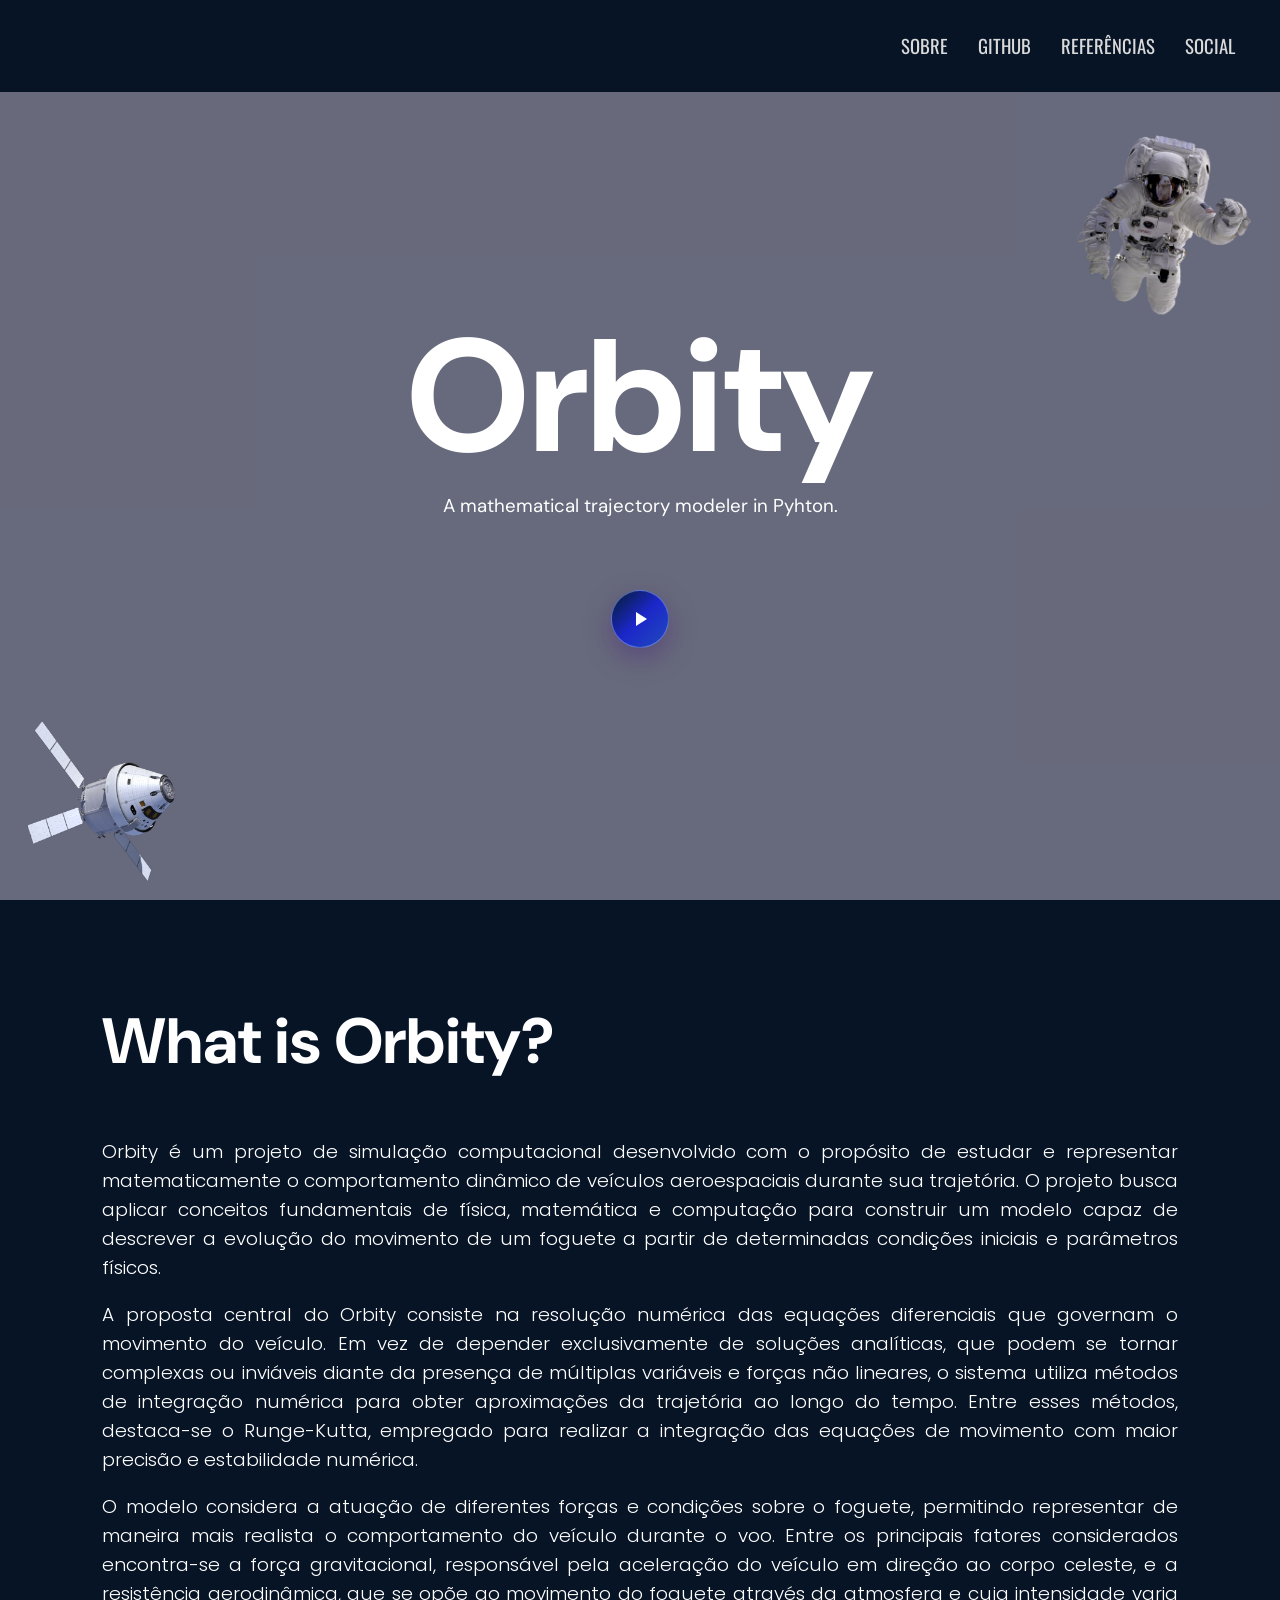
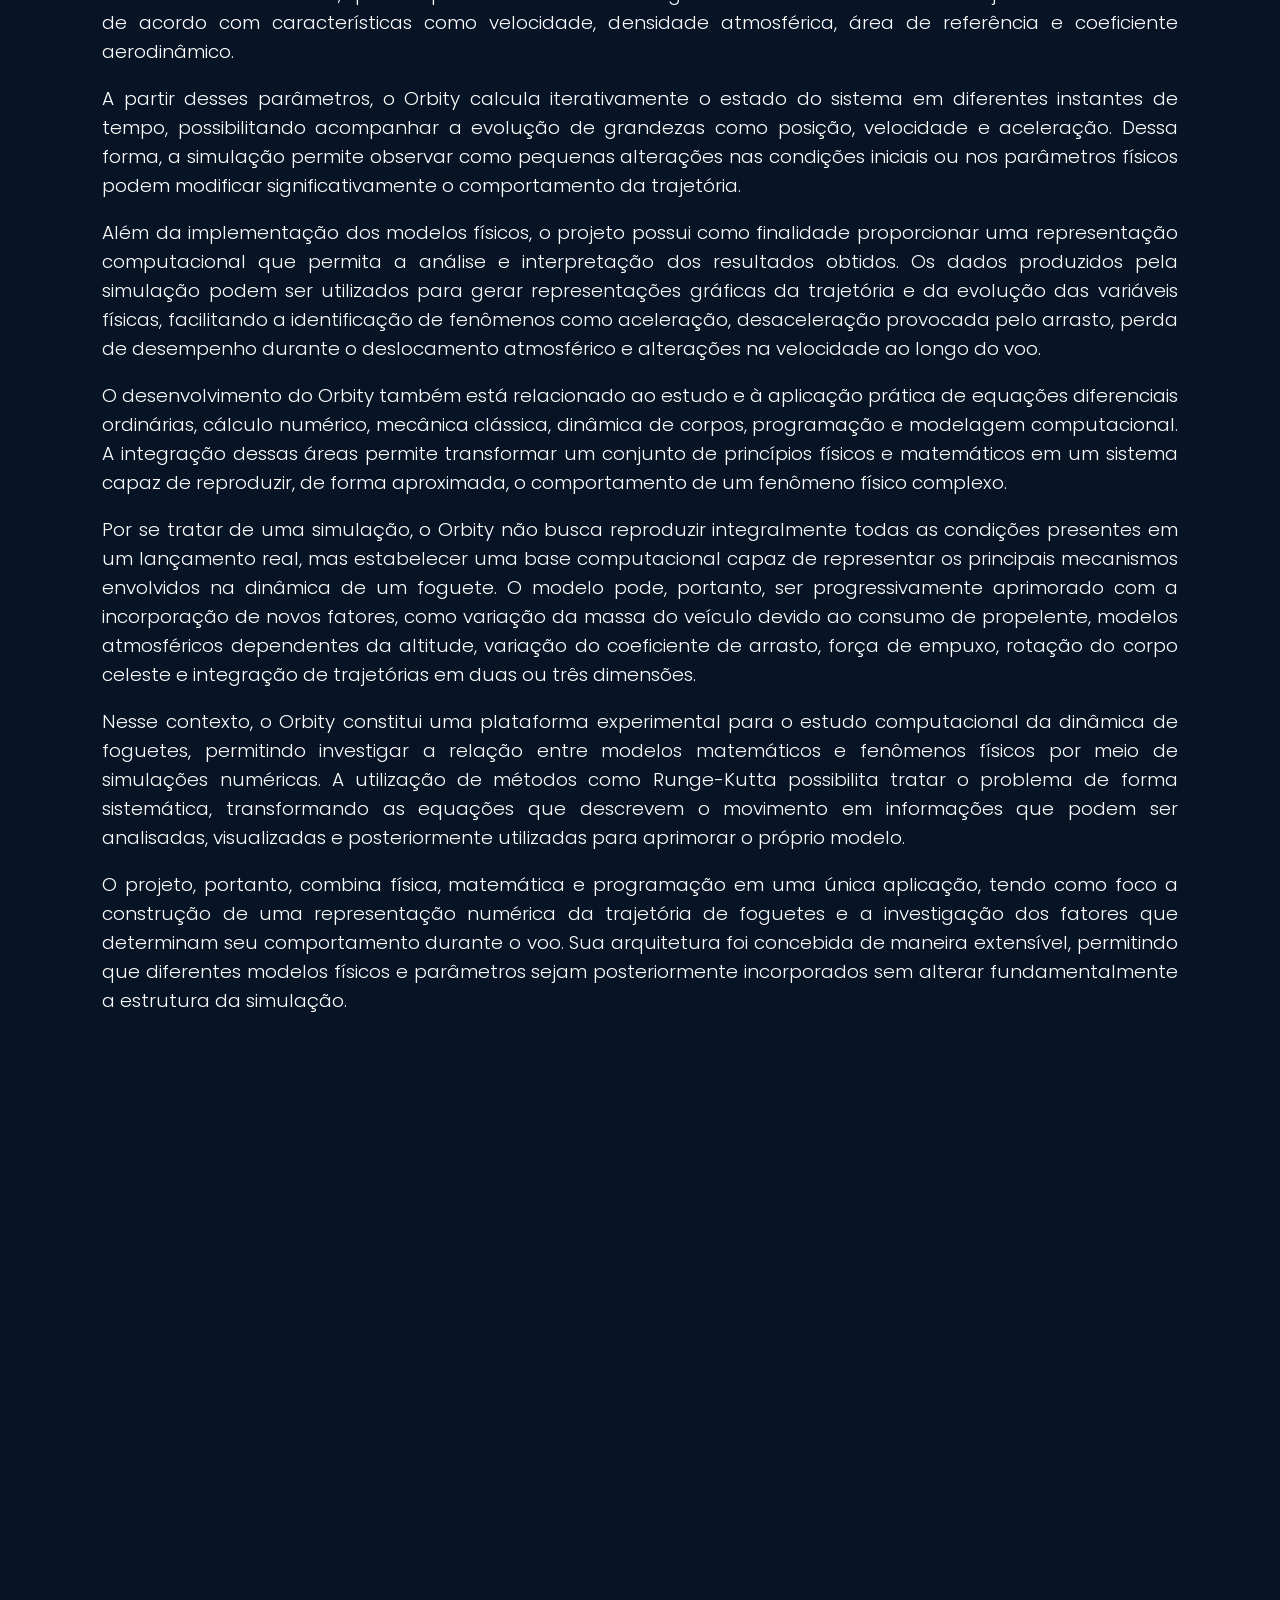
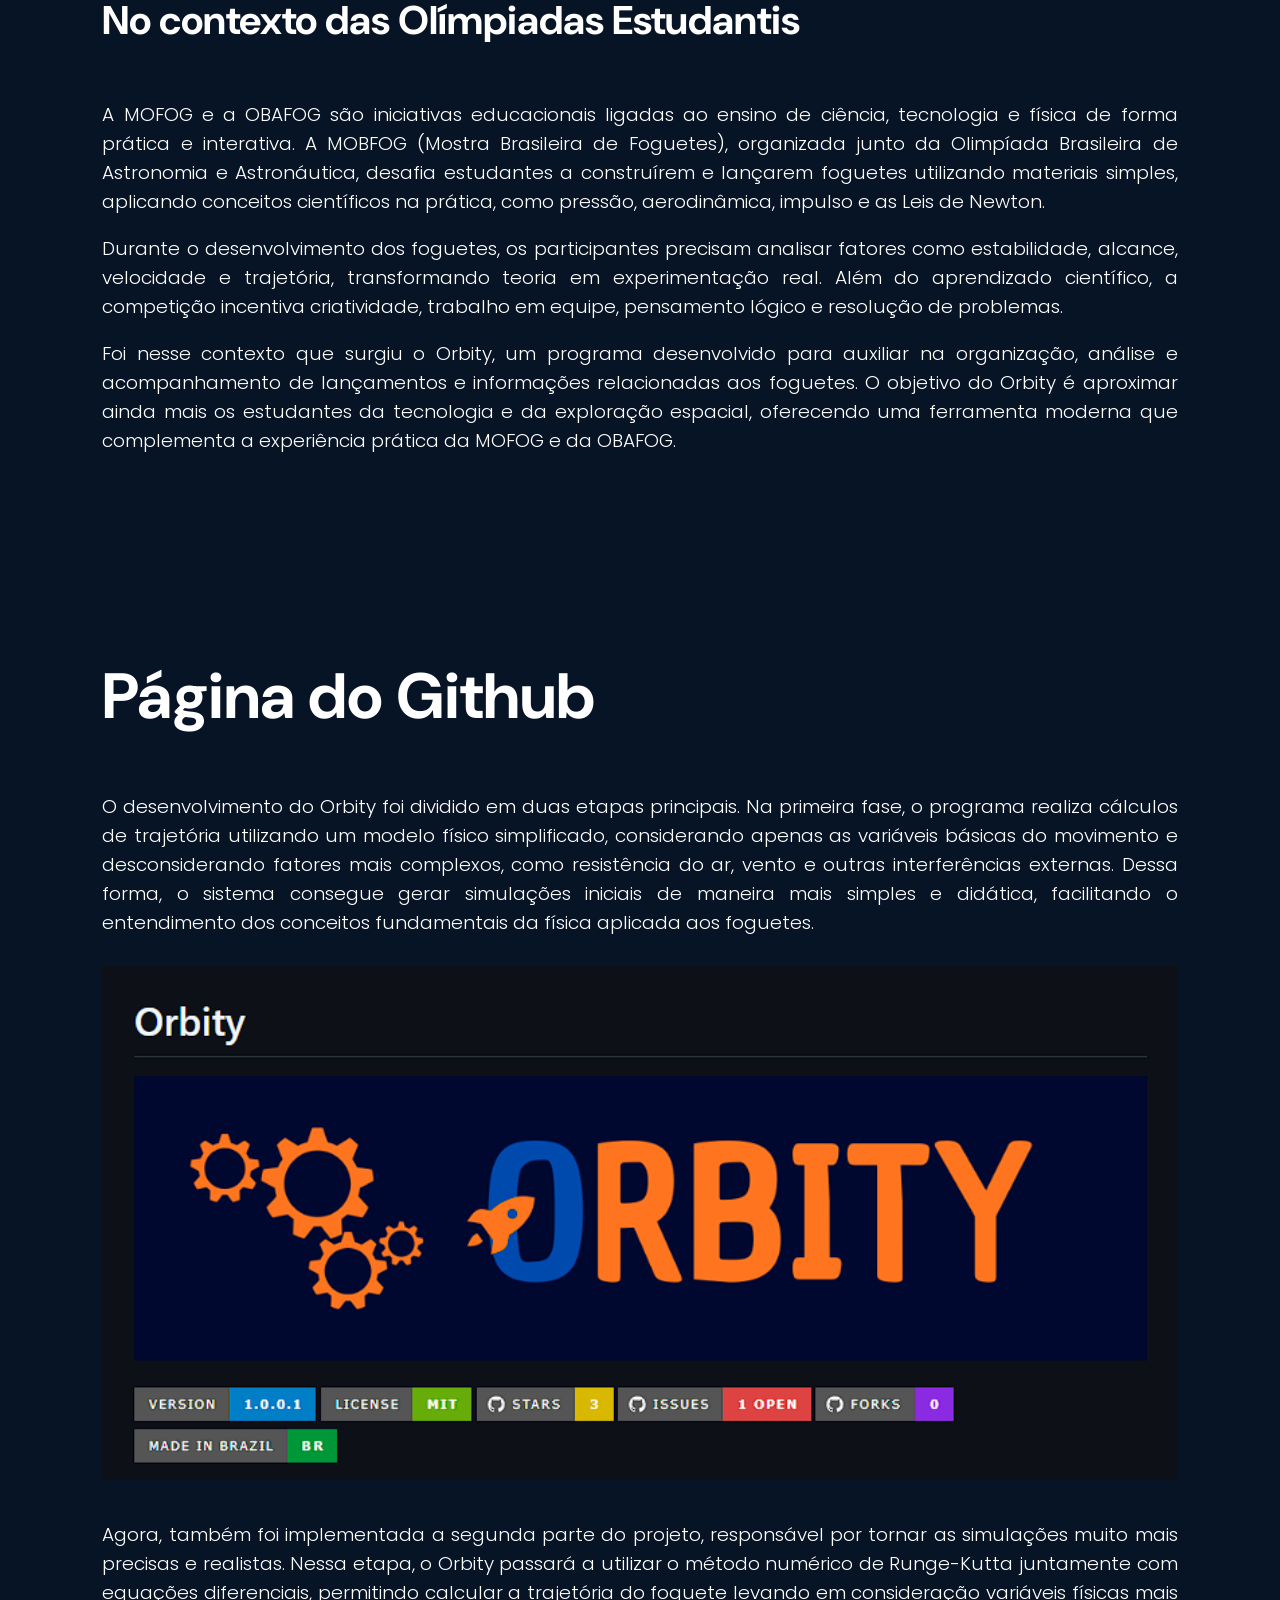
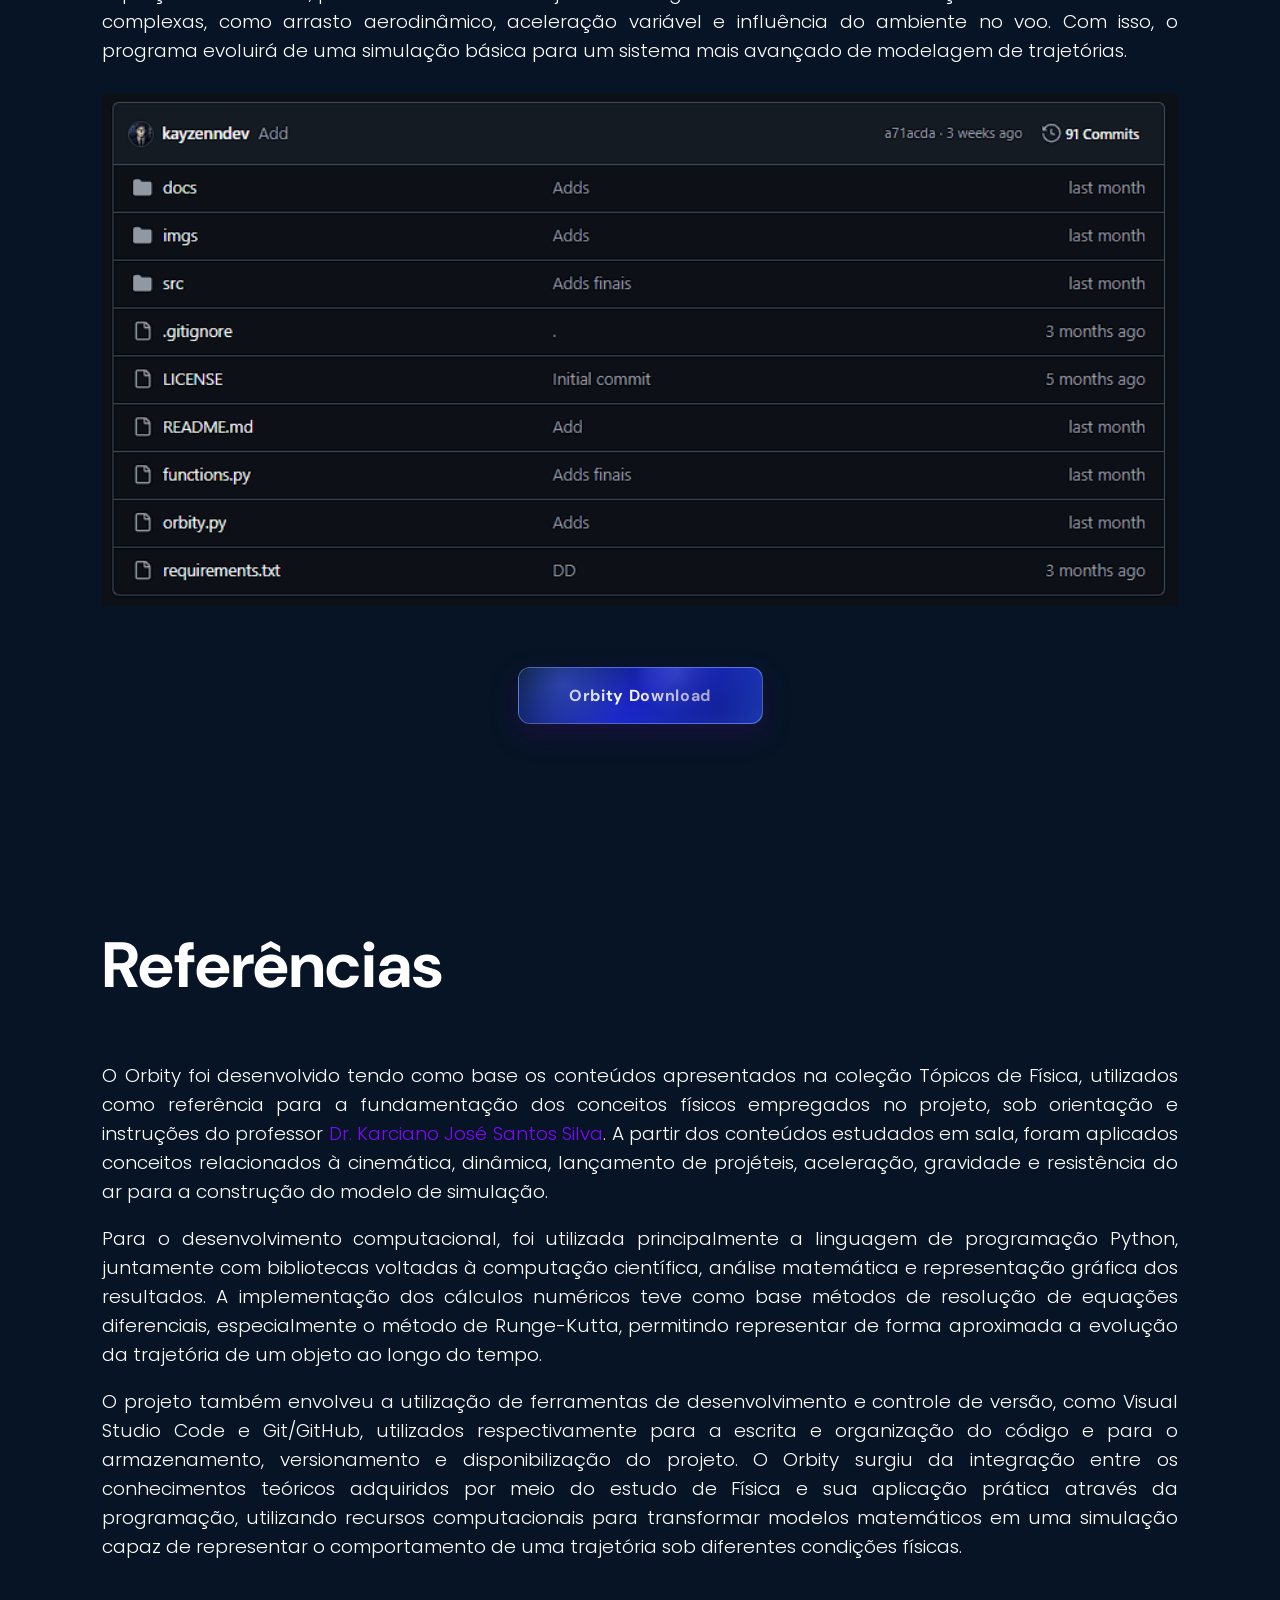
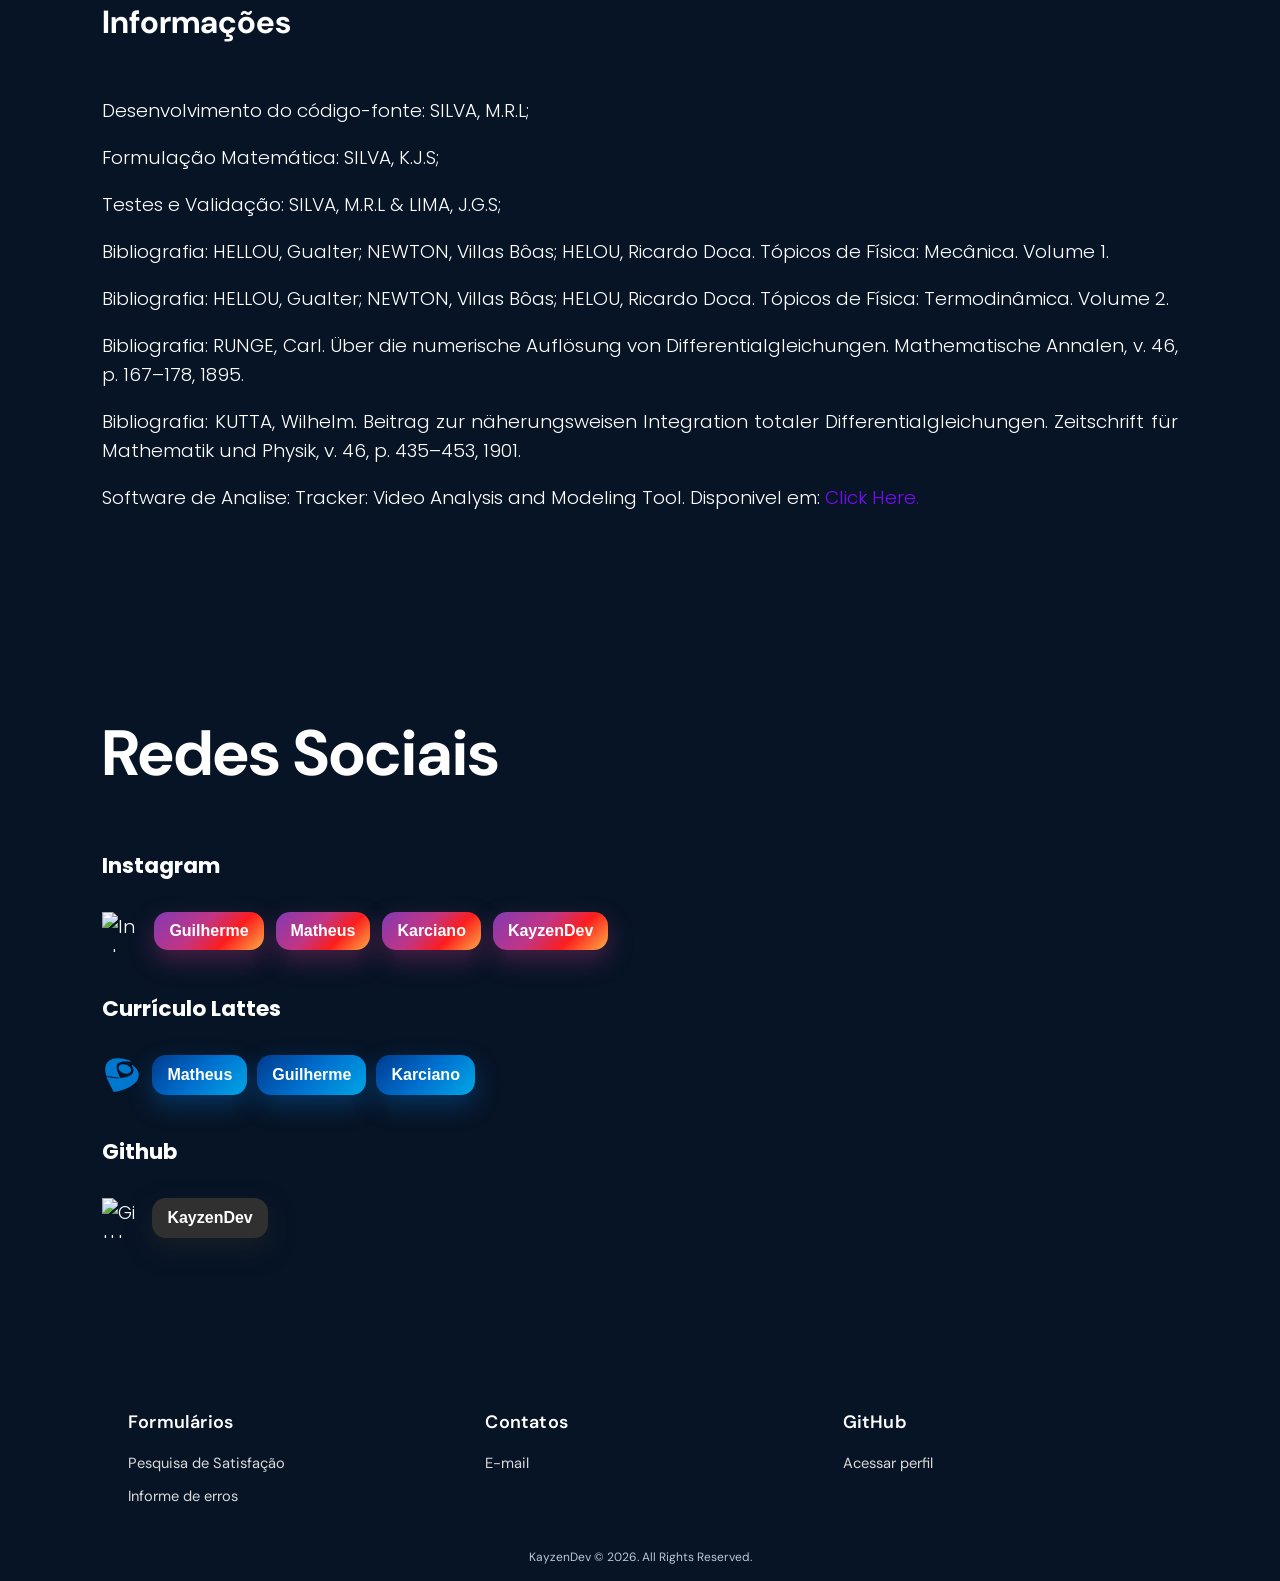
==== commit 91c8b319: "Adds" ====
--- a/index.html
+++ b/index.html
@@ -124,7 +124,7 @@
                     <iframe src="https://solarsystem.nasa.gov/gltf_embed/2393/" frameborder="0" width="100%" height="400px"></iframe>
                 </div>
 
-                <h3>No contexto das Olímpiedas Estudantis</h3>
+                <h3>No contexto das Olímpiadas Estudantis</h3>
 
                 <p>
                     A MOFOG e a OBAFOG são iniciativas educacionais ligadas ao ensino de ciência, tecnologia e física de forma prática e interativa. A MOBFOG (Mostra Brasileira de Foguetes), organizada junto da Olimpíada Brasileira de Astronomia e Astronáutica, desafia estudantes a construírem e lançarem foguetes utilizando materiais simples, aplicando conceitos científicos na prática, como pressão, aerodinâmica, impulso e as Leis de Newton.
@@ -149,7 +149,7 @@
         <section class="section section2 containersec" id="github">
             <div class="github">
                 
-                <h2>Github Page</h2>
+                <h2>Página do Github</h2>
 
                 <p>
                     O desenvolvimento do Orbity foi dividido em duas etapas principais. Na primeira fase, o programa realiza cálculos de trajetória utilizando um modelo físico simplificado, considerando apenas as variáveis básicas do movimento e desconsiderando fatores mais complexos, como resistência do ar, vento e outras interferências externas. Dessa forma, o sistema consegue gerar simulações iniciais de maneira mais simples e didática, facilitando o entendimento dos conceitos fundamentais da física aplicada aos foguetes.
@@ -181,10 +181,10 @@
 
         <section class="section section3 containersec" id="references">
             <div class="refs">
-                <h2>References</h2>
-
-                <p>
-                    O Orbity foi desenvolvido tendo como base os conteúdos apresentados na coleção Tópicos de Física, utilizados como referência para a fundamentação dos conceitos físicos empregados no projeto, sob orientação e instruções do professor <a href="http://lattes.cnpq.br/1458049704751009" class="link" target="_blank"> Prof. Dr. Karciano José Santos Silva</a>. A partir dos conteúdos estudados em sala, foram aplicados conceitos relacionados à cinemática, dinâmica, lançamento de projéteis, aceleração, gravidade e resistência do ar para a construção do modelo de simulação.
+                <h2>Referências</h2>
+
+                <p>
+                    O Orbity foi desenvolvido tendo como base os conteúdos apresentados na coleção Tópicos de Física, utilizados como referência para a fundamentação dos conceitos físicos empregados no projeto, sob orientação e instruções do professor <a href="http://lattes.cnpq.br/1458049704751009" class="link" target="_blank"> Dr. Karciano José Santos Silva</a>. A partir dos conteúdos estudados em sala, foram aplicados conceitos relacionados à cinemática, dinâmica, lançamento de projéteis, aceleração, gravidade e resistência do ar para a construção do modelo de simulação.
                 </p>
 
                 <br>
@@ -321,7 +321,7 @@
                             height="40"
                             />
 
-                        <a href="" target="_blank">
+                        <a href="https://github.com/kayzenndev" target="_blank">
                             <button class="github-btn">KayzenDev</button>
                         </a>
 
